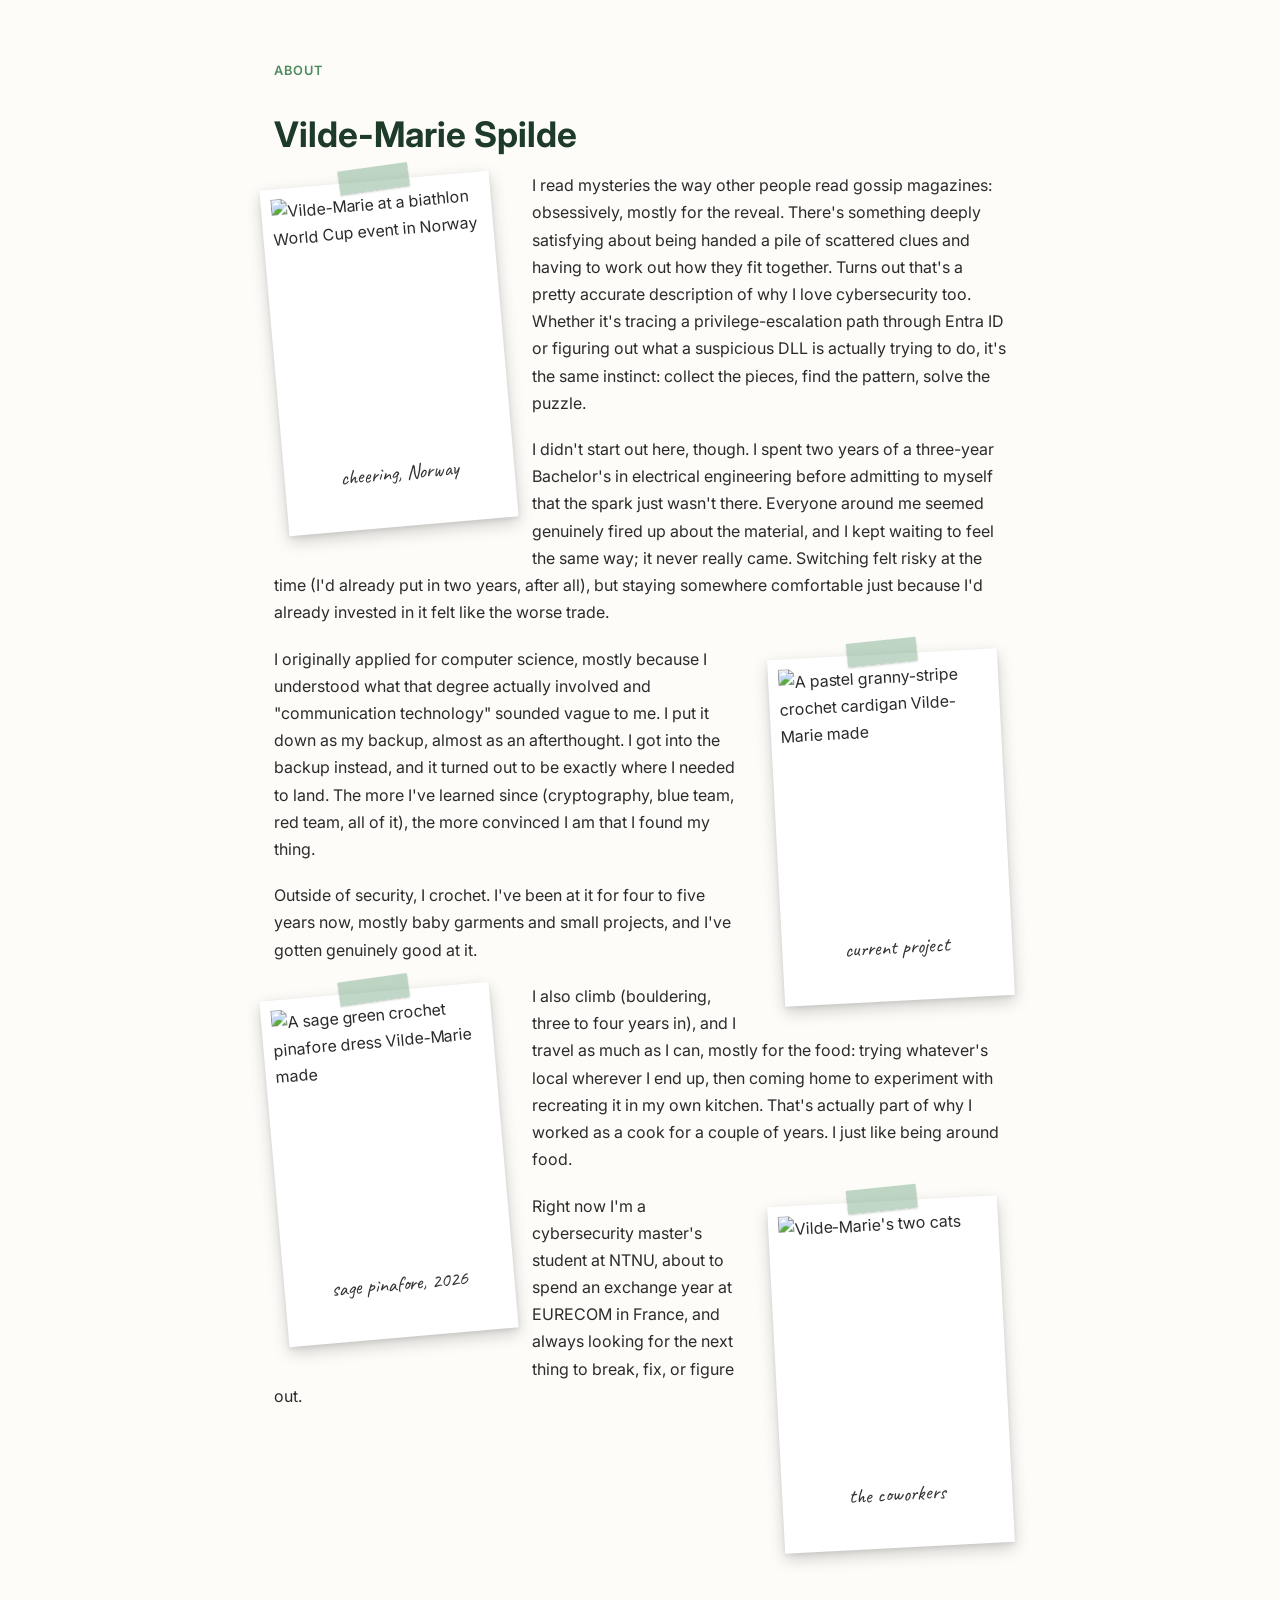
==== aboutme.html @ 7f3bb2dc "making an about me page" ====
<!DOCTYPE html>
<html lang="en">
<head>
<meta charset="UTF-8">
<title>About Me — scrapbook demo</title>
<link rel="preconnect" href="https://fonts.googleapis.com">
<link href="https://fonts.googleapis.com/css2?family=Caveat:wght@600&family=Inter:wght@400;500;700&display=swap" rel="stylesheet">
<style>

  /* ---------- 1. base setup ---------- */

  :root{
    --accent: #4c8c5f;        /* your leafy green */
    --accent-dim: #1e3a28;    /* deep green tint */
    --paper: #fdfcf9;
    --ink: #2b2b2b;
  }

  * { box-sizing: border-box; }

  body{
    margin: 0;
    background: var(--paper);
    color: var(--ink);
    font-family: 'Inter', sans-serif;
    line-height: 1.7;
  }

  .page{
    max-width: 780px;
    margin: 0 auto;
    padding: 60px 24px 120px;
  }

  h1{
    font-family: 'Inter', sans-serif;
    color: var(--accent-dim);
    font-size: 2.2rem;
    margin-bottom: .2em;
  }

  .kicker{
    color: var(--accent);
    font-weight: 600;
    text-transform: uppercase;
    letter-spacing: .08em;
    font-size: .8rem;
    margin-bottom: 1.6em;
  }

  p{ margin: 0 0 1.2em; }

  /* ---------- 2. the polaroid itself ---------- */

  /*
    The "frame" is just a white box with uneven padding:
    thin on the sides/top, thick on the bottom, like a real
    Polaroid print. The shadow + slight rotation is what sells
    the "tossed onto a desk" feeling instead of a stiff grid.
  */

  .polaroid{
    background: #fff;
    padding: 10px 10px 36px;
    box-shadow: 0 6px 16px rgba(0,0,0,.18), 0 2px 4px rgba(0,0,0,.08);
    width: 230px;
    position: relative;
    margin: 8px 0 24px;
  }

  .polaroid img{
    display: block;
    width: 100%;
    height: 260px;
    object-fit: cover;   /* crops to fill the frame instead of squishing */
  }

  .polaroid figcaption{
    font-family: 'Caveat', cursive;
    font-size: 1.3rem;
    text-align: center;
    color: #333;
    margin-top: 6px;
  }

  /*
    A little washi-tape rectangle, purely decorative.
    ::before lets us add it without extra HTML markup.
  */
  .polaroid.taped::before{
    content: "";
    position: absolute;
    top: -14px;
    left: 50%;
    width: 70px;
    height: 24px;
    background: rgba(76,140,95,.35);   /* translucent accent green "tape" */
    transform: translateX(-50%) rotate(-3deg);
    box-shadow: 0 1px 2px rgba(0,0,0,.15);
  }

  /* ---------- 3. scattering left / right ---------- */

  /*
    This is the actual "scrapbook" trick: float the polaroid
    to one side, give it a chunk of margin on the opposite side
    so text doesn't crowd it, and rotate it a few degrees so it
    doesn't look like a rigid grid. Alternate float-left/float-right
    as you go down the page so images scatter across both sides.
  */

  .float-left{
    float: left;
    margin-right: 28px;
    transform: rotate(-5deg);
  }

  .float-right{
    float: right;
    margin-left: 28px;
    transform: rotate(4deg);
  }

  /* small variation so not everything sits at the same angle */
  .rotate-alt{ transform: rotate(-3deg); }

  /* clears the floats before a full-width element, e.g. a new heading */
  .clear{ clear: both; }

  /* ---------- 4. small screens: stop floating, stack instead ---------- */

  @media (max-width: 640px){
    .polaroid{
      float: none !important;
      margin: 0 auto 28px;
      transform: none !important;
    }
  }

</style>
</head>
<body>

<div class="page">

  <div class="kicker">About</div>
  <h1>Vilde-Marie Spilde</h1>

  <!-- ===================== SCRAPBOOK CONTENT STARTS ===================== -->

  <figure class="polaroid float-left taped">
    <img src="assets/biathlon.jpg" alt="Vilde-Marie at a biathlon World Cup event in Norway">
    <figcaption>cheering, Norway</figcaption>
  </figure>

  <p>I read mysteries the way other people read gossip magazines: obsessively, mostly for the reveal. There's something deeply satisfying about being handed a pile of scattered clues and having to work out how they fit together. Turns out that's a pretty accurate description of why I love cybersecurity too. Whether it's tracing a privilege-escalation path through Entra ID or figuring out what a suspicious DLL is actually trying to do, it's the same instinct: collect the pieces, find the pattern, solve the puzzle.</p>

  <p>I didn't start out here, though. I spent two years of a three-year Bachelor's in electrical engineering before admitting to myself that the spark just wasn't there. Everyone around me seemed genuinely fired up about the material, and I kept waiting to feel the same way; it never really came. Switching felt risky at the time (I'd already put in two years, after all), but staying somewhere comfortable just because I'd already invested in it felt like the worse trade.</p>

  <figure class="polaroid float-right taped rotate-alt">
    <img src="assets/cardigan.jpg" alt="A pastel granny-stripe crochet cardigan Vilde-Marie made">
    <figcaption>current project</figcaption>
  </figure>

  <p>I originally applied for computer science, mostly because I understood what that degree actually involved and "communication technology" sounded vague to me. I put it down as my backup, almost as an afterthought. I got into the backup instead, and it turned out to be exactly where I needed to land. The more I've learned since (cryptography, blue team, red team, all of it), the more convinced I am that I found my thing.</p>

  <p>Outside of security, I crochet. I've been at it for four to five years now, mostly baby garments and small projects, and I've gotten genuinely good at it.</p>

  <figure class="polaroid float-left taped">
    <img src="assets/pinafore2.jpg" alt="A sage green crochet pinafore dress Vilde-Marie made">
    <figcaption>sage pinafore, 2026</figcaption>
  </figure>

  <p>I also climb (bouldering, three to four years in), and I travel as much as I can, mostly for the food: trying whatever's local wherever I end up, then coming home to experiment with recreating it in my own kitchen. That's actually part of why I worked as a cook for a couple of years. I just like being around food.</p>

  <figure class="polaroid float-right taped rotate-alt">
    <img src="assets/cats2.jpg" alt="Vilde-Marie's two cats">
    <figcaption>the coworkers</figcaption>
  </figure>

  <p>Right now I'm a cybersecurity master's student at NTNU, about to spend an exchange year at EURECOM in France, and always looking for the next thing to break, fix, or figure out.</p>

  <div class="clear"></div>

  <!-- ===================== SCRAPBOOK CONTENT ENDS ===================== -->

</div>

</body>
</html>
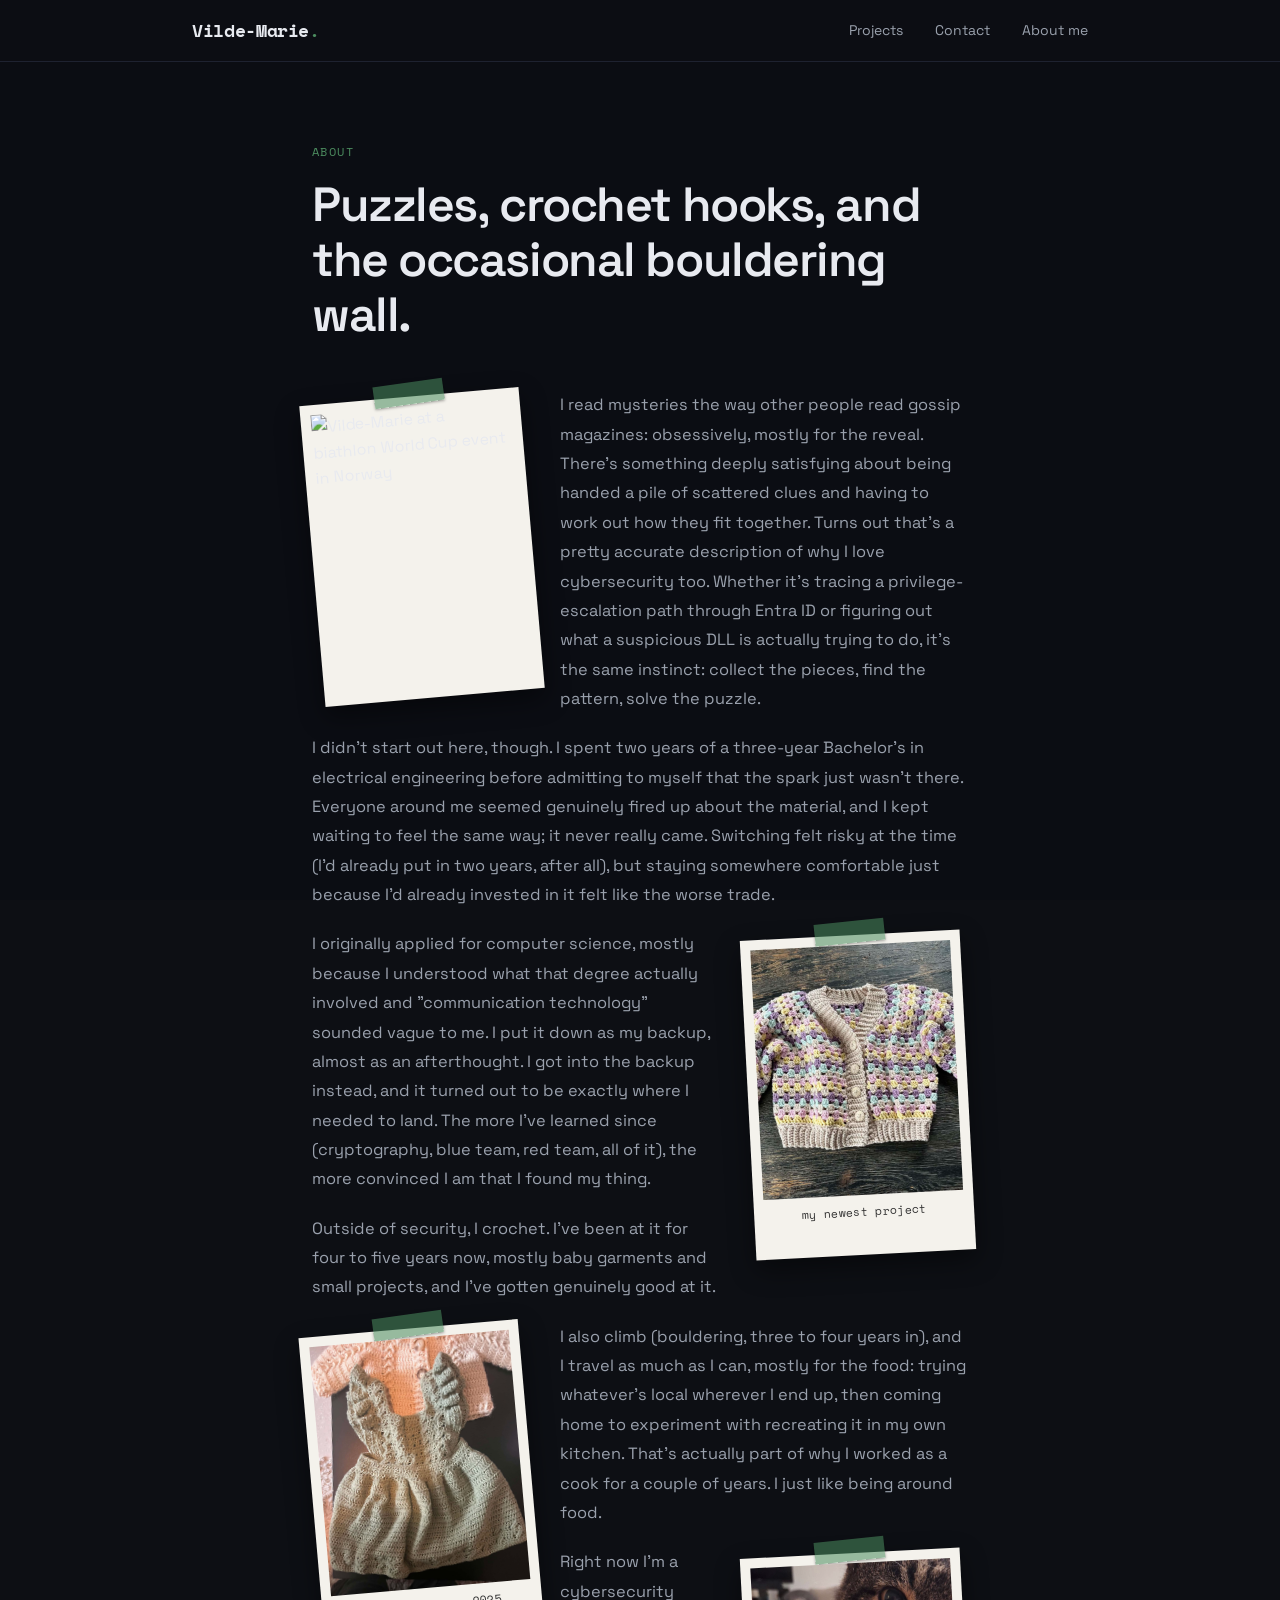
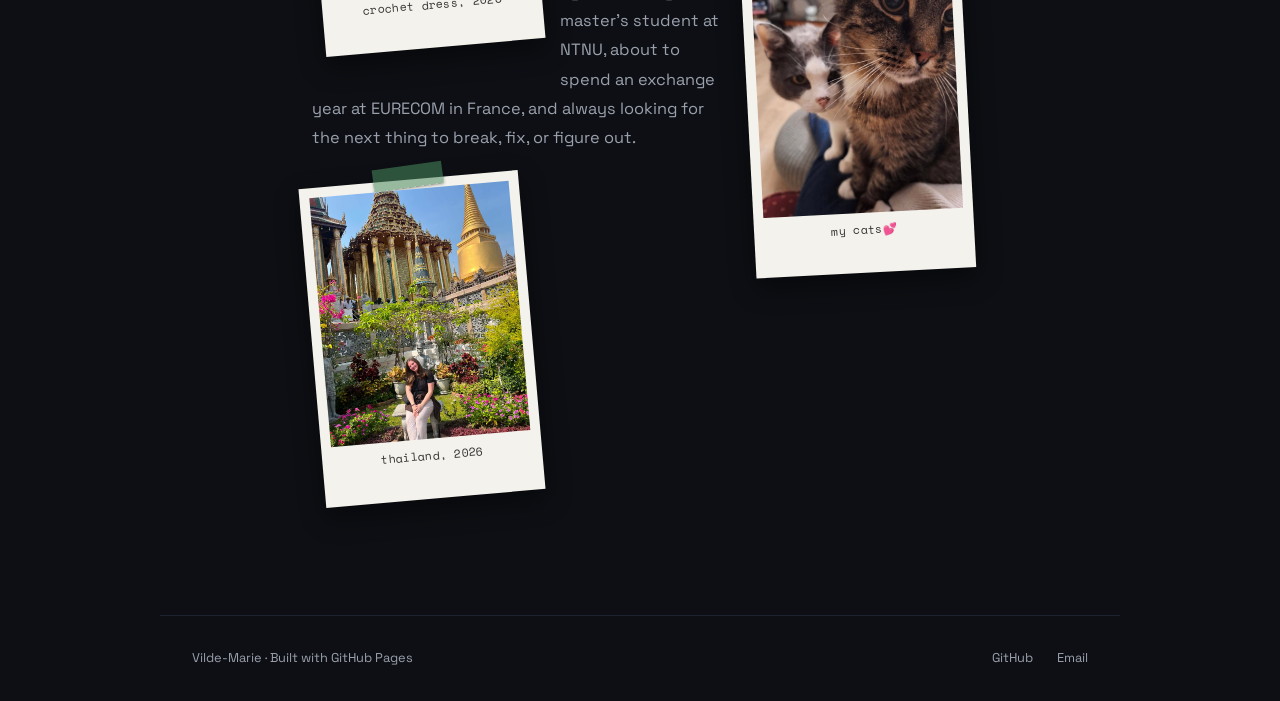
==== commit 040b5691: "some tweaks about me" ====
--- a/aboutme.html
+++ b/aboutme.html
@@ -1,190 +1,101 @@
 <!DOCTYPE html>
 <html lang="en">
 <head>
-<meta charset="UTF-8">
-<title>About Me — scrapbook demo</title>
-<link rel="preconnect" href="https://fonts.googleapis.com">
-<link href="https://fonts.googleapis.com/css2?family=Caveat:wght@600&family=Inter:wght@400;500;700&display=swap" rel="stylesheet">
-<style>
-
-  /* ---------- 1. base setup ---------- */
-
-  :root{
-    --accent: #4c8c5f;        /* your leafy green */
-    --accent-dim: #1e3a28;    /* deep green tint */
-    --paper: #fdfcf9;
-    --ink: #2b2b2b;
-  }
-
-  * { box-sizing: border-box; }
-
-  body{
-    margin: 0;
-    background: var(--paper);
-    color: var(--ink);
-    font-family: 'Inter', sans-serif;
-    line-height: 1.7;
-  }
-
-  .page{
-    max-width: 780px;
-    margin: 0 auto;
-    padding: 60px 24px 120px;
-  }
-
-  h1{
-    font-family: 'Inter', sans-serif;
-    color: var(--accent-dim);
-    font-size: 2.2rem;
-    margin-bottom: .2em;
-  }
-
-  .kicker{
-    color: var(--accent);
-    font-weight: 600;
-    text-transform: uppercase;
-    letter-spacing: .08em;
-    font-size: .8rem;
-    margin-bottom: 1.6em;
-  }
-
-  p{ margin: 0 0 1.2em; }
-
-  /* ---------- 2. the polaroid itself ---------- */
-
-  /*
-    The "frame" is just a white box with uneven padding:
-    thin on the sides/top, thick on the bottom, like a real
-    Polaroid print. The shadow + slight rotation is what sells
-    the "tossed onto a desk" feeling instead of a stiff grid.
-  */
-
-  .polaroid{
-    background: #fff;
-    padding: 10px 10px 36px;
-    box-shadow: 0 6px 16px rgba(0,0,0,.18), 0 2px 4px rgba(0,0,0,.08);
-    width: 230px;
-    position: relative;
-    margin: 8px 0 24px;
-  }
-
-  .polaroid img{
-    display: block;
-    width: 100%;
-    height: 260px;
-    object-fit: cover;   /* crops to fill the frame instead of squishing */
-  }
-
-  .polaroid figcaption{
-    font-family: 'Caveat', cursive;
-    font-size: 1.3rem;
-    text-align: center;
-    color: #333;
-    margin-top: 6px;
-  }
-
-  /*
-    A little washi-tape rectangle, purely decorative.
-    ::before lets us add it without extra HTML markup.
-  */
-  .polaroid.taped::before{
-    content: "";
-    position: absolute;
-    top: -14px;
-    left: 50%;
-    width: 70px;
-    height: 24px;
-    background: rgba(76,140,95,.35);   /* translucent accent green "tape" */
-    transform: translateX(-50%) rotate(-3deg);
-    box-shadow: 0 1px 2px rgba(0,0,0,.15);
-  }
-
-  /* ---------- 3. scattering left / right ---------- */
-
-  /*
-    This is the actual "scrapbook" trick: float the polaroid
-    to one side, give it a chunk of margin on the opposite side
-    so text doesn't crowd it, and rotate it a few degrees so it
-    doesn't look like a rigid grid. Alternate float-left/float-right
-    as you go down the page so images scatter across both sides.
-  */
-
-  .float-left{
-    float: left;
-    margin-right: 28px;
-    transform: rotate(-5deg);
-  }
-
-  .float-right{
-    float: right;
-    margin-left: 28px;
-    transform: rotate(4deg);
-  }
-
-  /* small variation so not everything sits at the same angle */
-  .rotate-alt{ transform: rotate(-3deg); }
-
-  /* clears the floats before a full-width element, e.g. a new heading */
-  .clear{ clear: both; }
-
-  /* ---------- 4. small screens: stop floating, stack instead ---------- */
-
-  @media (max-width: 640px){
-    .polaroid{
-      float: none !important;
-      margin: 0 auto 28px;
-      transform: none !important;
-    }
-  }
-
-</style>
+  <meta charset="UTF-8" />
+  <meta name="viewport" content="width=device-width, initial-scale=1.0" />
+  <title>About — Vilde-Marie</title>
+  <link rel="preconnect" href="https://fonts.googleapis.com">
+  <link rel="preconnect" href="https://fonts.gstatic.com" crossorigin>
+  <link href="https://fonts.googleapis.com/css2?family=Space+Grotesk:wght@300;400;500;600&family=Space+Mono:wght@400;700&display=swap" rel="stylesheet">
+  <link rel="stylesheet" href="assets/css/style.css" />
 </head>
 <body>
+  <canvas id="matrix"></canvas>
 
-<div class="page">
+  <header class="site-header">
+    <div class="header-inner">
+      <a href="index.html" style="text-decoration:none;">
+        <span class="logo">Vilde-Marie<span class="accent">.</span></span>
+      </a>
+      <nav>
+        <a href="index.html#projects">Projects</a>
+        <a href="mailto:vildenia202@gmail.com">Contact</a>
+        <a href="aboutme.html">About me</a>
+      </nav>
+    </div>
+  </header>
 
-  <div class="kicker">About</div>
-  <h1>Vilde-Marie Spilde</h1>
+  <div class="about-hero">
+    <p class="eyebrow">About</p>
+    <h1>Puzzles, crochet hooks, and the occasional bouldering wall.</h1>
+  </div>
 
-  <!-- ===================== SCRAPBOOK CONTENT STARTS ===================== -->
+  <main class="scrapbook-section">
 
-  <figure class="polaroid float-left taped">
-    <img src="assets/biathlon.jpg" alt="Vilde-Marie at a biathlon World Cup event in Norway">
-    <figcaption>cheering, Norway</figcaption>
-  </figure>
+    <figure class="polaroid float-left taped">
+      <img src="assets/images/about/biathlon.jpg" alt="Vilde-Marie at a biathlon World Cup event in Norway">
+      <figcaption></figcaption>
+    </figure>
 
-  <p>I read mysteries the way other people read gossip magazines: obsessively, mostly for the reveal. There's something deeply satisfying about being handed a pile of scattered clues and having to work out how they fit together. Turns out that's a pretty accurate description of why I love cybersecurity too. Whether it's tracing a privilege-escalation path through Entra ID or figuring out what a suspicious DLL is actually trying to do, it's the same instinct: collect the pieces, find the pattern, solve the puzzle.</p>
+    <p>I read mysteries the way other people read gossip magazines: obsessively, mostly for the reveal. There's something deeply 
+        satisfying about being handed a pile of scattered clues and having to work out how they fit together. Turns out that's a 
+        pretty accurate description of why I love cybersecurity too. Whether it's tracing a privilege-escalation path through Entra 
+        ID or figuring out what a suspicious DLL is actually trying to do, it's the same instinct: collect the pieces, find the 
+        pattern, solve the puzzle.</p>
 
-  <p>I didn't start out here, though. I spent two years of a three-year Bachelor's in electrical engineering before admitting to myself that the spark just wasn't there. Everyone around me seemed genuinely fired up about the material, and I kept waiting to feel the same way; it never really came. Switching felt risky at the time (I'd already put in two years, after all), but staying somewhere comfortable just because I'd already invested in it felt like the worse trade.</p>
+    <p>I didn't start out here, though. I spent two years of a three-year Bachelor's in electrical engineering before admitting to 
+        myself that the spark just wasn't there. Everyone around me seemed genuinely fired up about the material, and I kept waiting 
+        to feel the same way; it never really came. Switching felt risky at the time (I'd already put in two years, after all), but 
+        staying somewhere comfortable just because I'd already invested in it felt like the worse trade.</p>
 
-  <figure class="polaroid float-right taped rotate-alt">
-    <img src="assets/cardigan.jpg" alt="A pastel granny-stripe crochet cardigan Vilde-Marie made">
-    <figcaption>current project</figcaption>
-  </figure>
+    <figure class="polaroid float-right taped rotate-alt">
+      <img src="assets/images/AboutMe/hekletcardigen.jpeg" alt="A pastel granny-stripe crochet cardigan Vilde-Marie made">
+      <figcaption>My newest project</figcaption>
+    </figure>
 
-  <p>I originally applied for computer science, mostly because I understood what that degree actually involved and "communication technology" sounded vague to me. I put it down as my backup, almost as an afterthought. I got into the backup instead, and it turned out to be exactly where I needed to land. The more I've learned since (cryptography, blue team, red team, all of it), the more convinced I am that I found my thing.</p>
+    <p>I originally applied for computer science, mostly because I understood what that degree actually involved and "communication technology" 
+        sounded vague to me. I put it down as my backup, almost as an afterthought. I got into the backup instead, and it turned out to be exactly 
+        where I needed to land. The more I've learned since (cryptography, blue team, red team, all of it), the more convinced I am that I found 
+        my thing.</p>
 
-  <p>Outside of security, I crochet. I've been at it for four to five years now, mostly baby garments and small projects, and I've gotten genuinely good at it.</p>
+    <p>Outside of security, I crochet. I've been at it for four to five years now, mostly baby garments and small projects, and I've gotten 
+        genuinely good at it.</p>
 
-  <figure class="polaroid float-left taped">
-    <img src="assets/pinafore2.jpg" alt="A sage green crochet pinafore dress Vilde-Marie made">
-    <figcaption>sage pinafore, 2026</figcaption>
-  </figure>
+    <figure class="polaroid float-left taped">
+      <img src="assets/images/AboutMe/hekletkjole.jpeg" alt="A sage green crochet dress Vilde-Marie made">
+      <figcaption>Crochet dress, 2025</figcaption>
+    </figure>
 
-  <p>I also climb (bouldering, three to four years in), and I travel as much as I can, mostly for the food: trying whatever's local wherever I end up, then coming home to experiment with recreating it in my own kitchen. That's actually part of why I worked as a cook for a couple of years. I just like being around food.</p>
+    <p>I also climb (bouldering, three to four years in), and I travel as much as I can, mostly for the food: trying whatever's local wherever 
+        I end up, then coming home to experiment with recreating it in my own kitchen. That's actually part of why I worked as a cook for a 
+        couple of years. I just like being around food.</p>
 
-  <figure class="polaroid float-right taped rotate-alt">
-    <img src="assets/cats2.jpg" alt="Vilde-Marie's two cats">
-    <figcaption>the coworkers</figcaption>
-  </figure>
+    <figure class="polaroid float-right taped rotate-alt">
+      <img src="assets/images/AboutMe/tiger_og_hjerte.jpeg" alt="Vilde-Marie's two cats">
+      <figcaption>My cats💕</figcaption>
+    </figure>
 
-  <p>Right now I'm a cybersecurity master's student at NTNU, about to spend an exchange year at EURECOM in France, and always looking for the next thing to break, fix, or figure out.</p>
+    <p>Right now I'm a cybersecurity master's student at NTNU, about to spend an exchange year at EURECOM in France, and always looking for 
+        the next thing to break, fix, or figure out.</p>
 
-  <div class="clear"></div>
+    <figure class="polaroid float-left taped">
+      <img src="assets/images/AboutMe/thailand_photo.jpeg" alt="A sage green crochet dress Vilde-Marie made">
+      <figcaption>Thailand, 2026</figcaption>
+    </figure>
 
-  <!-- ===================== SCRAPBOOK CONTENT ENDS ===================== -->
 
-</div>
+    <div class="clear"></div>
 
+  </main>
+
+  <footer class="site-footer">
+    <p>Vilde-Marie · Built with GitHub Pages</p>
+    <div class="footer-links">
+      <a href="https://github.com/VildeMarieS" target="_blank">GitHub</a>
+      <a href="mailto:vildenia202@gmail.com">Email</a>
+    </div>
+  </footer>
+
+  <script src="assets/js/matrix-rain.js" defer></script>
 </body>
 </html>
--- a/assets/css/style.css
+++ b/assets/css/style.css
@@ -0,0 +1,677 @@
+/* ── Tokens ─────────────────────────────────────────── */
+:root {
+  --bg:        #0d0f14;
+  --bg-card:   #13161d;
+  --border:    #1e2230;
+  --text:      #e8eaf0;
+  --muted:     #9aa1ad;   /* lighter — fixes the low-contrast body text */
+  --accent:    #4c8c5f;   /* leafy dark green — new primary */
+  --accent-dim:#1e3a28;   /* deep green tint, for boxes/backgrounds */
+  --accent-2:     #7c6aff; /* violet — now secondary accent */
+  --accent-2-dim: #2e2854;
+  --mono:      'Space Mono', monospace;
+  --sans:      'Space Grotesk', sans-serif;
+}
+
+/* ── Reset ───────────────────────────────────────────── */
+*, *::before, *::after { box-sizing: border-box; margin: 0; padding: 0; }
+html { scroll-behavior: smooth; }
+
+body {
+  background: var(--bg);
+  color: var(--text);
+  font-family: var(--sans);
+  font-size: 1rem;
+  line-height: 1.6;
+  min-height: 100vh;
+}
+
+a { color: inherit; text-decoration: none; }
+
+/* ── Header ─────────────────────────────────────────── */
+.site-header {
+  position: sticky;
+  top: 0;
+  z-index: 10;
+  background: rgba(13, 15, 20, 0.85);
+  backdrop-filter: blur(12px);
+  border-bottom: 1px solid var(--border);
+}
+
+.header-inner {
+  max-width: 960px;
+  margin: 0 auto;
+  padding: 1rem 2rem;
+  display: flex;
+  align-items: center;
+  justify-content: space-between;
+}
+
+.logo {
+  font-family: var(--mono);
+  font-size: 1.1rem;
+  font-weight: 700;
+  letter-spacing: -0.02em;
+}
+
+.accent { color: var(--accent); }
+
+nav { display: flex; gap: 2rem; }
+nav a {
+  font-size: 0.875rem;
+  color: var(--muted);
+  transition: color 0.2s;
+}
+nav a:hover { color: var(--text); }
+
+/* ── Hero ────────────────────────────────────────────── */
+.hero {
+  max-width: 960px;
+  margin: 0 auto;
+  padding: 5rem 2rem 4rem;
+}
+
+.eyebrow {
+  font-family: var(--mono);
+  font-size: 0.75rem;
+  letter-spacing: 0.12em;
+  text-transform: uppercase;
+  color: var(--accent);
+  margin-bottom: 1.25rem;
+}
+
+.hero h1 {
+  font-size: clamp(2.2rem, 5vw, 3.5rem);
+  font-weight: 600;
+  line-height: 1.1;
+  letter-spacing: -0.03em;
+  margin-bottom: 1.25rem;
+}
+
+.hero-sub {
+  font-size: 1.05rem;
+  color: var(--muted);
+  max-width: 480px;
+  line-height: 1.7;
+}
+
+/* ── Projects section ────────────────────────────────── */
+.projects-section {
+  max-width: 960px;
+  margin: 0 auto;
+  padding: 1rem 2rem 6rem;
+}
+
+.section-label {
+  font-family: var(--mono);
+  font-size: 0.75rem;
+  letter-spacing: 0.1em;
+  text-transform: uppercase;
+  color: var(--muted);
+  margin-bottom: 2rem;
+  padding-bottom: 1rem;
+  border-bottom: 1px solid var(--border);
+}
+
+/* ── Project grid ────────────────────────────────────── */
+.project-grid {
+  display: grid;
+  grid-template-columns: repeat(auto-fill, minmax(280px, 1fr));
+  gap: 1.25rem;
+}
+
+.project-card {
+  background: var(--bg-card);
+  border: 1px solid var(--border);
+  border-radius: 12px;
+  padding: 1.75rem;
+  display: flex;
+  flex-direction: column;
+  gap: 1rem;
+  transition: border-color 0.2s, transform 0.2s, box-shadow 0.2s;
+  cursor: pointer;
+  position: relative;
+}
+
+.project-card:hover {
+  border-color: var(--accent);
+  transform: translateY(-3px);
+  box-shadow: 0 8px 32px rgba(124, 106, 255, 0.12);
+}
+
+.project-card--coming {
+  opacity: 0.45;
+  pointer-events: none;
+}
+
+.card-icon {
+  font-size: 2rem;
+  line-height: 1;
+}
+
+.card-icon--cloud {
+  color: #5da9ff;
+  text-shadow: 0 0 10px rgba(93, 169, 255, 0.28);
+}
+
+.card-content { flex: 1; }
+
+.card-tag {
+  font-family: var(--mono);
+  font-size: 0.7rem;
+  letter-spacing: 0.08em;
+  text-transform: uppercase;
+  color: var(--accent);
+  display: block;
+  margin-bottom: 0.5rem;
+}
+
+.card-content h2 {
+  font-size: 1.15rem;
+  font-weight: 600;
+  letter-spacing: -0.02em;
+  margin-bottom: 0.5rem;
+}
+
+.card-content p {
+  font-size: 0.875rem;
+  color: var(--muted);
+  line-height: 1.6;
+}
+
+.card-arrow {
+  font-size: 1.1rem;
+  color: var(--accent);
+  opacity: 0;
+  transition: opacity 0.2s, transform 0.2s;
+  align-self: flex-end;
+}
+
+.project-card:hover .card-arrow {
+  opacity: 1;
+  transform: translateX(3px);
+}
+
+/* ── Footer ─────────────────────────────────────────── */
+.site-footer {
+  border-top: 1px solid var(--border);
+  max-width: 960px;
+  margin: 0 auto;
+  padding: 2rem;
+  display: flex;
+  align-items: center;
+  justify-content: space-between;
+  font-size: 0.8rem;
+  color: var(--muted);
+}
+
+.footer-links { display: flex; gap: 1.5rem; }
+.footer-links a:hover { color: var(--text); }
+
+/* ── Project detail page ────────────────────────────── */
+.back-link {
+  display: inline-flex;
+  align-items: center;
+  gap: 0.4rem;
+  font-family: var(--mono);
+  font-size: 0.8rem;
+  color: var(--muted);
+  padding: 0.5rem 0;
+  transition: color 0.2s;
+}
+.back-link:hover { color: var(--accent); }
+
+.project-hero {
+  max-width: 720px;
+  margin: 0 auto;
+  padding: 3rem 2rem 2rem;
+}
+
+.project-hero .card-tag { font-size: 0.8rem; margin-bottom: 0.75rem; }
+
+.project-hero h1 {
+  font-size: clamp(1.8rem, 4vw, 2.8rem);
+  font-weight: 600;
+  letter-spacing: -0.03em;
+  margin-bottom: 1rem;
+  line-height: 1.15;
+}
+
+.project-hero .lead {
+  font-size: 1.05rem;
+  color: var(--muted);
+  line-height: 1.7;
+}
+
+.project-body {
+  max-width: 720px;
+  margin: 0 auto;
+  padding: 2rem;
+}
+
+.project-body .meta-row {
+  display: flex;
+  gap: 2.5rem;
+  border-top: 1px solid var(--border);
+  border-bottom: 1px solid var(--border);
+  padding: 1.25rem 0;
+  margin-bottom: 2.5rem;
+  flex-wrap: wrap;
+}
+
+.meta-item { display: flex; flex-direction: column; gap: 0.2rem; }
+.meta-item .label {
+  font-family: var(--mono);
+  font-size: 0.68rem;
+  letter-spacing: 0.1em;
+  text-transform: uppercase;
+  color: var(--muted);
+}
+.meta-item .value { font-size: 0.9rem; }
+
+.project-body h2 {
+  font-size: 1.15rem;
+  font-weight: 600;
+  margin: 2rem 0 0.75rem;
+  color: var(--text);
+}
+
+.project-body p {
+  color: var(--muted);
+  line-height: 1.75;
+  margin-bottom: 1rem;
+}
+
+.project-body ul {
+  list-style: none;
+  padding: 0;
+  margin-bottom: 1rem;
+}
+
+.project-body ul li {
+  padding: 0.3rem 0 0.3rem 1.25rem;
+  position: relative;
+  color: var(--muted);
+  font-size: 0.95rem;
+}
+
+.project-body ul li::before {
+  content: '—';
+  position: absolute;
+  left: 0;
+  color: var(--accent);
+}
+
+.tag-row {
+  display: flex;
+  flex-wrap: wrap;
+  gap: 0.5rem;
+  margin-top: 2.5rem;
+}
+
+.tag {
+  font-family: var(--mono);
+  font-size: 0.72rem;
+  padding: 0.3rem 0.75rem;
+  border: 1px solid var(--border);
+  border-radius: 999px;
+  color: var(--muted);
+  background: var(--bg-card);
+}
+
+.project-image {
+  width: 100%;
+  border-radius: 8px;
+  border: 1px solid var(--border);
+  margin: 1.5rem 0;
+  aspect-ratio: 16/9;
+  object-fit: cover;
+  background: var(--bg-card); /* placeholder if no image yet */
+}
+
+.image-placeholder {
+  width: 100%;
+  border-radius: 8px;
+  border: 1px solid var(--border);
+  margin: 1.5rem 0;
+  aspect-ratio: 16/9;
+  background: var(--bg-card);
+  display: flex;
+  align-items: center;
+  justify-content: center;
+  color: var(--muted);
+  font-family: var(--mono);
+  font-size: 0.8rem;
+}
+
+/* ── Responsive ─────────────────────────────────────── */
+@media (max-width: 600px) {
+  .header-inner { padding: 1rem; }
+  .hero { padding: 3rem 1rem 2.5rem; }
+  .projects-section { padding: 1rem 1rem 4rem; }
+  .project-grid { grid-template-columns: 1fr; }
+  .site-footer { flex-direction: column; gap: 1rem; text-align: center; }
+  .project-hero, .project-body { padding-left: 1rem; padding-right: 1rem; }
+}
+
+/* -- My own ----*/
+.side-by-side {
+  display: flex;
+  gap: 16px;
+  justify-content: center;
+  flex-wrap: wrap;
+}
+
+.side-by-side img {
+  max-width: 48%;
+  height: auto;
+  border-radius: 6px;
+}
+
+.reflection {
+  background-color: var(--accent-dim);
+  border: 1px solid var(--accent);
+  border-radius: 8px;
+  padding: 20px 24px;
+  margin: 24px 0;
+  color: var(--text);
+}
+
+.reflection p {
+  margin: 0;
+  font-family: var(--sans);
+}
+
+.reflection p + p {
+  margin-top: 12px;
+}
+
+.screenshot {
+  width: 100%;
+  height: auto;
+  border-radius: 8px;
+  border: 1px solid var(--border);
+  margin: 1.5rem 0;
+}
+
+#matrix {
+    position: fixed;
+    inset: 0;
+    width: 100%;
+    height: 100%;
+    pointer-events: none;
+    z-index: 0;
+}
+
+.site-header,
+.hero,
+.projects-section,
+.site-footer {
+    position: relative;
+    z-index: 1;
+}
+
+.intro-container {
+  display: flex;
+  align-items: center;
+  justify-content: space-between;
+  gap: 40px;
+  max-width: 960px;
+  margin: 0 auto;
+  padding: 5rem 2rem 4rem;
+}
+
+.profile-photo {
+  width: 220px;
+  height: 220px;
+  border-radius: 50%;   /* this is what makes it circular */
+  object-fit: cover;    /* crops the image nicely instead of stretching it */
+  border: 2px solid #4c8c5f; /* optional violet ring to match your theme */
+  flex-shrink: 0;
+}
+
+table {
+  width: 100%;
+  border-collapse: collapse;
+  margin: 1.5rem 0;
+  font-family: 'Space Mono', monospace;
+  font-size: 0.95rem;
+}
+
+th, td {
+  padding: 0.75rem 1rem;
+  text-align: left;
+  border-bottom: 1px solid rgba(255, 255, 255, 0.1);
+}
+
+/* header row */
+tr:first-child th {
+  background-color: rgba(46, 125, 50, 0.15); /* subtle green tint */
+  color: #6fcf97; /* your leafy green accent */
+  font-family: 'Space Grotesk', sans-serif;
+  font-weight: 600;
+  text-transform: uppercase;
+  font-size: 0.8rem;
+  letter-spacing: 0.05em;
+  border-bottom: 2px solid #6fcf97;
+}
+
+/* row labels (the dll names) */
+tr:not(:first-child) th {
+  color: #e0e0e0;
+  font-weight: 600;
+  white-space: nowrap;
+}
+
+td {
+  color: #b8b8b8;
+}
+
+/* zebra striping, optional */
+tr:nth-child(even):not(:first-child) {
+  background-color: rgba(255, 255, 255, 0.02);
+}
+
+/* remove border on last row */
+tr:last-child th,
+tr:last-child td {
+  border-bottom: none;
+}
+
+code {
+    font-family: 'Space Mono', monospace;
+    background: var(--code-bg);
+    color: var(--accent);
+    padding: 0.15em 0.4em;
+    border-radius: 3px;
+    font-size: 0.88em;
+  }
+ 
+  pre {
+    background: var(--code-bg);
+    border: 1px solid var(--border);
+    border-left: 3px solid var(--accent);
+    border-radius: 6px;
+    padding: 1.1rem 1.25rem;
+    overflow-x: auto;
+    margin: 1.25rem 0;
+  }
+ 
+  pre code {
+    background: none;
+    color: #d7d7cf;
+    padding: 0;
+    font-size: 0.85rem;
+    line-height: 1.6;
+  }
+
+  .card-icon-img {
+  width: 1.5em;
+  height: 1.5em;
+  object-fit: contain;
+}
+
+.card-icon-edited {
+  font-size: 2rem;
+  line-height: 1;
+  margin-bottom: 0;
+}
+
+.reflection-toggle {
+  border: 1px solid #2d5a3f;
+  border-radius: 8px;
+  padding: 0.9rem 1.25rem;
+  margin: 2rem 0;
+  background: #0f1f16;
+  transition: background 0.2s ease;
+}
+.reflection-toggle:hover {
+  background: #142a1d;
+}
+.reflection-toggle summary {
+  cursor: pointer;
+  font-weight: 600;
+  color: #4ade80;
+  font-family: 'Space Grotesk', sans-serif;
+  list-style: none;
+  display: flex;
+  align-items: center;
+  gap: 0.5rem;
+}
+.reflection-toggle summary::-webkit-details-marker {
+  display: none;
+}
+.reflection-toggle summary::before {
+  content: "▸";
+  display: inline-block;
+  transition: transform 0.2s ease;
+  color: #8b5cf6;
+}
+.reflection-toggle[open] summary::before {
+  transform: rotate(90deg);
+}
+.reflection-toggle[open] summary {
+  margin-bottom: 0.9rem;
+  padding-bottom: 0.75rem;
+  border-bottom: 1px solid #2d5a3f;
+}
+.reflection-content p {
+  font-family: 'Space Mono', monospace;
+  line-height: 1.75;
+  color: #eafbf1;
+  margin: 0 0 1rem 0;
+  font-size: 0.95rem;
+}
+.reflection-content p:last-child {
+  margin-bottom: 0;
+}
+.reflection-content em {
+  color: #c4b5fd;
+  font-style: italic;
+}
+
+/* ============================================================
+   SCRAPBOOK / ABOUT ME ADDITIONS
+   Paste this block onto the end of your existing style.css.
+   Reuses your existing tokens (--accent, --muted, --text, etc.)
+   so it matches the rest of the site automatically.
+   ============================================================ */
+
+.about-hero {
+  max-width: 720px;
+  margin: 0 auto;
+  padding: 5rem 2rem 2rem;
+  position: relative;
+  z-index: 1;
+}
+
+.about-hero .eyebrow { margin-bottom: 1rem; }
+
+.about-hero h1 {
+  font-size: clamp(2rem, 4.5vw, 3rem);
+  font-weight: 600;
+  letter-spacing: -0.03em;
+  line-height: 1.15;
+}
+
+.scrapbook-section {
+  max-width: 720px;
+  margin: 0 auto;
+  padding: 1rem 2rem 6rem;
+  position: relative;
+  z-index: 1;
+}
+
+.scrapbook-section p {
+  color: var(--muted);
+  line-height: 1.8;
+  margin-bottom: 1.25rem;
+  font-size: 1.02rem;
+}
+
+/* ── the polaroid frame ──────────────────────────────── */
+
+.polaroid {
+  background: #f4f2ec;              /* warm off-white paper, not stark white */
+  padding: 10px 10px 34px;
+  box-shadow: 0 10px 26px rgba(0, 0, 0, .45);
+  width: 220px;
+  position: relative;
+}
+
+.polaroid img {
+  display: block;
+  width: 100%;
+  height: 250px;
+  object-fit: cover;
+  filter: saturate(0.92);           /* keeps bright vacation photos from clashing with the dark theme */
+}
+
+.polaroid figcaption {
+  font-family: var(--mono);
+  font-size: 0.72rem;
+  letter-spacing: 0.03em;
+  text-align: center;
+  color: #333;
+  margin-top: 8px;
+  text-transform: lowercase;
+}
+
+/* translucent "tape" strip pinning the photo down, in your accent green */
+.polaroid.taped::before {
+  content: "";
+  position: absolute;
+  top: -14px;
+  left: 50%;
+  width: 70px;
+  height: 22px;
+  background: rgba(76, 140, 95, 0.55);
+  transform: translateX(-50%) rotate(-3deg);
+  box-shadow: 0 1px 3px rgba(0, 0, 0, .35);
+}
+
+/* ── scattering left / right ─────────────────────────── */
+
+.float-left {
+  float: left;
+  margin: 6px 28px 20px 0;
+  transform: rotate(-5deg);
+}
+
+.float-right {
+  float: right;
+  margin: 6px 0 20px 28px;
+  transform: rotate(4deg);
+}
+
+.rotate-alt { transform: rotate(-3deg); }
+
+.clear { clear: both; }
+
+@media (max-width: 640px) {
+  .polaroid {
+    float: none !important;
+    margin: 0 auto 28px !important;
+    transform: none !important;
+  }
+}
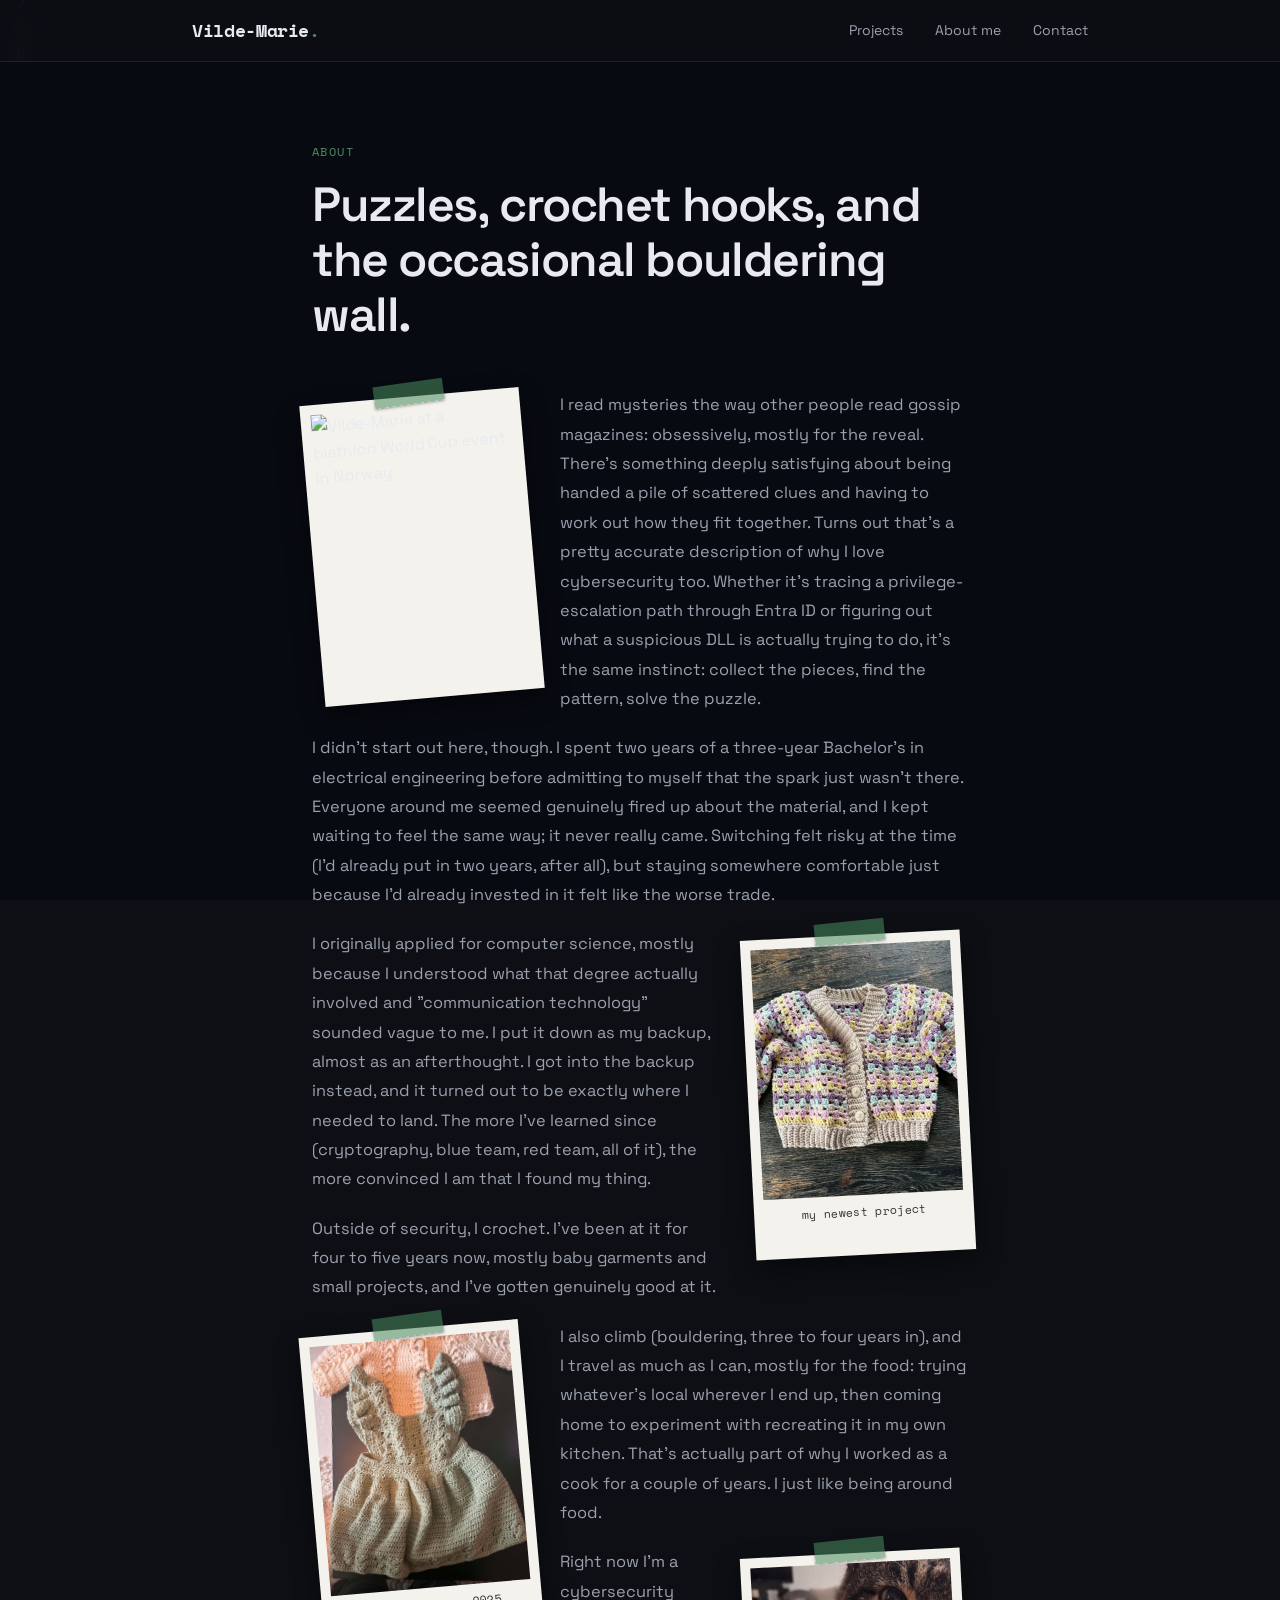
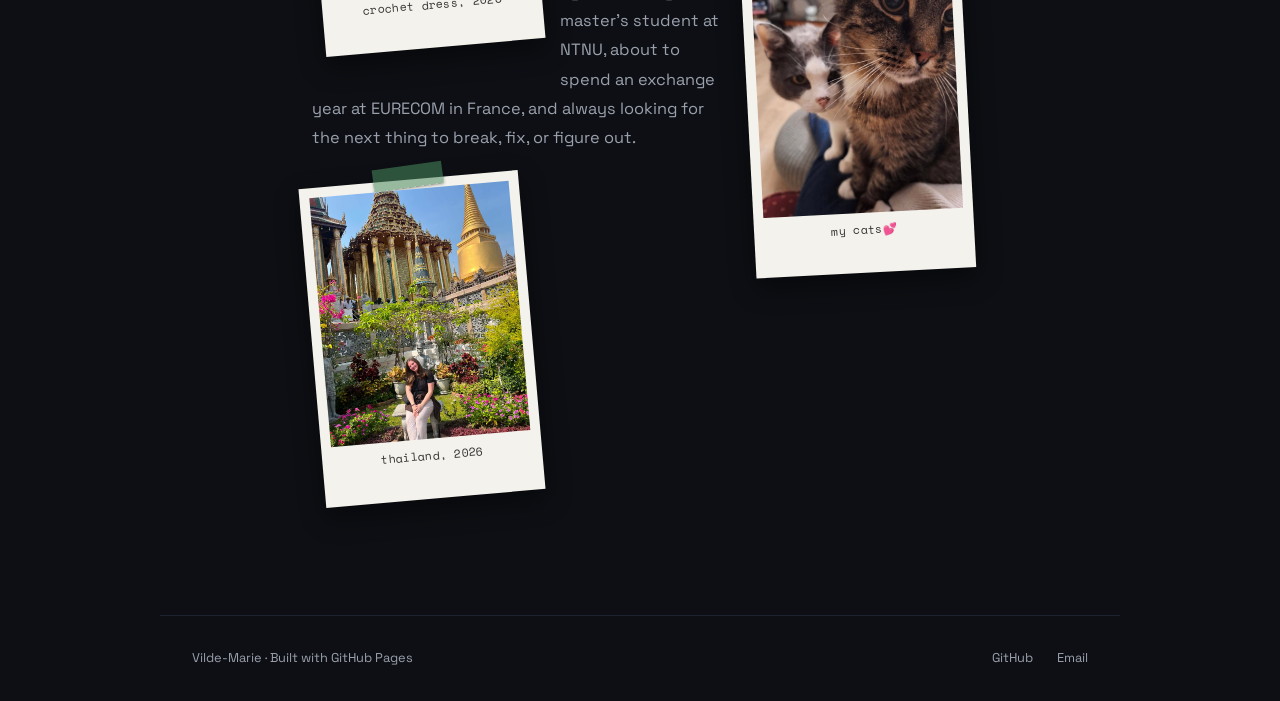
==== commit 1e07243d: "added the about me tag to the other pages" ====
--- a/aboutme.html
+++ b/aboutme.html
@@ -19,8 +19,8 @@
       </a>
       <nav>
         <a href="index.html#projects">Projects</a>
+        <a href="aboutme.html">About me</a>
         <a href="mailto:vildenia202@gmail.com">Contact</a>
-        <a href="aboutme.html">About me</a>
       </nav>
     </div>
   </header>
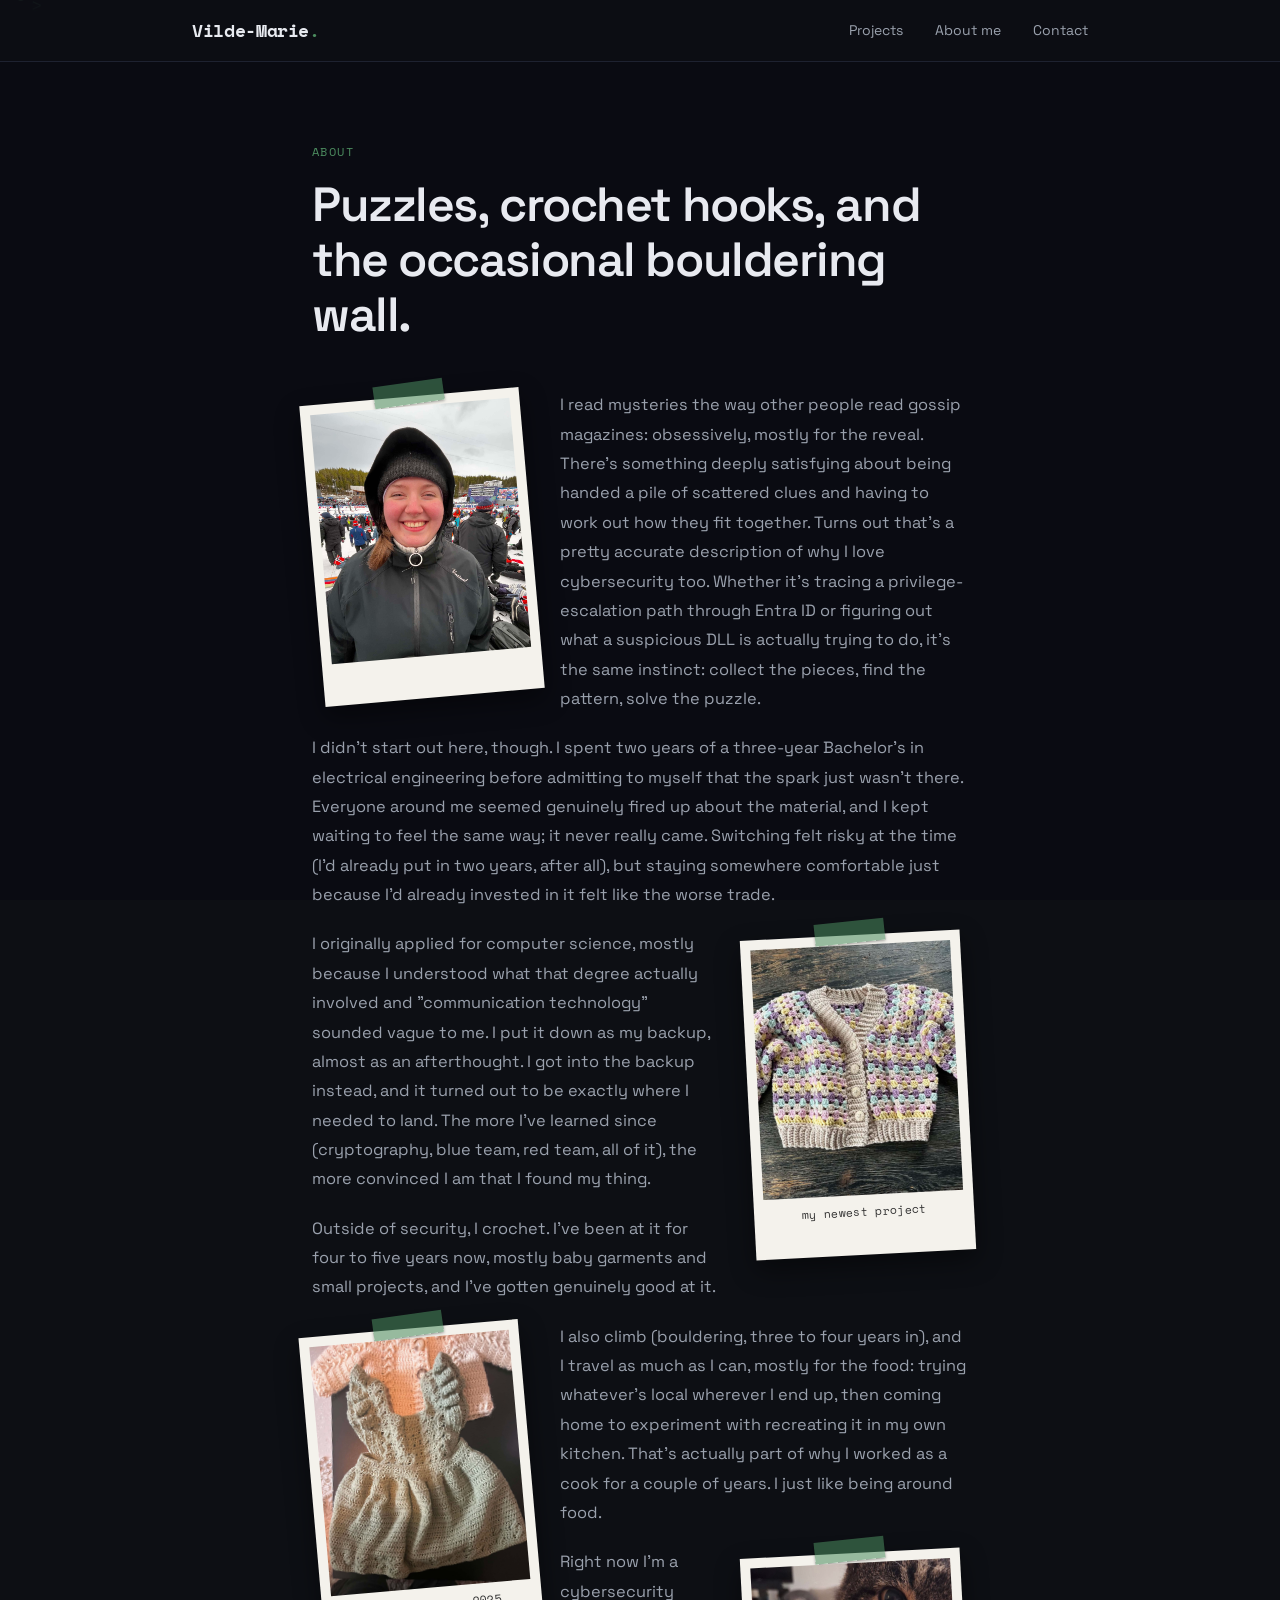
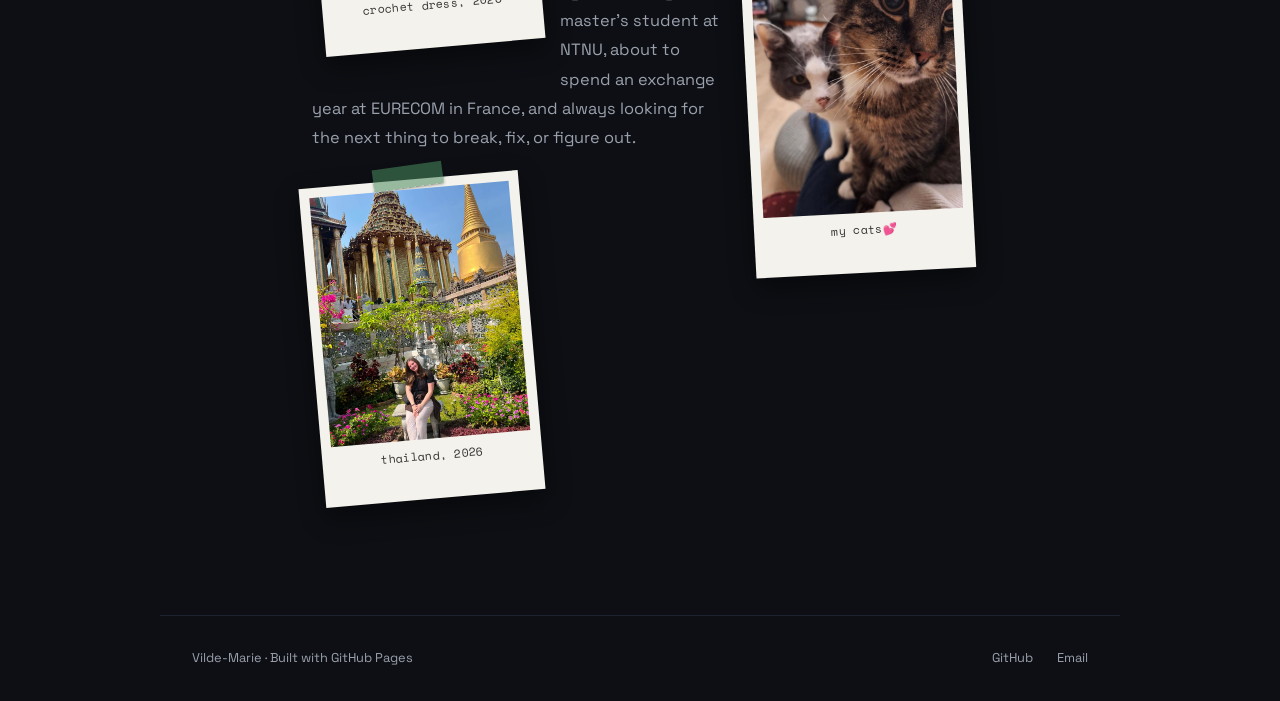
==== commit 00b9a880: "fixing photo ref" ====
--- a/aboutme.html
+++ b/aboutme.html
@@ -33,7 +33,7 @@
   <main class="scrapbook-section">
 
     <figure class="polaroid float-left taped">
-      <img src="assets/images/about/biathlon.jpg" alt="Vilde-Marie at a biathlon World Cup event in Norway">
+      <img src="assets/images/AboutMe/candid_photo.jpeg" alt="Vilde-Marie at a biathlon World Cup event in Norway">
       <figcaption></figcaption>
     </figure>
 
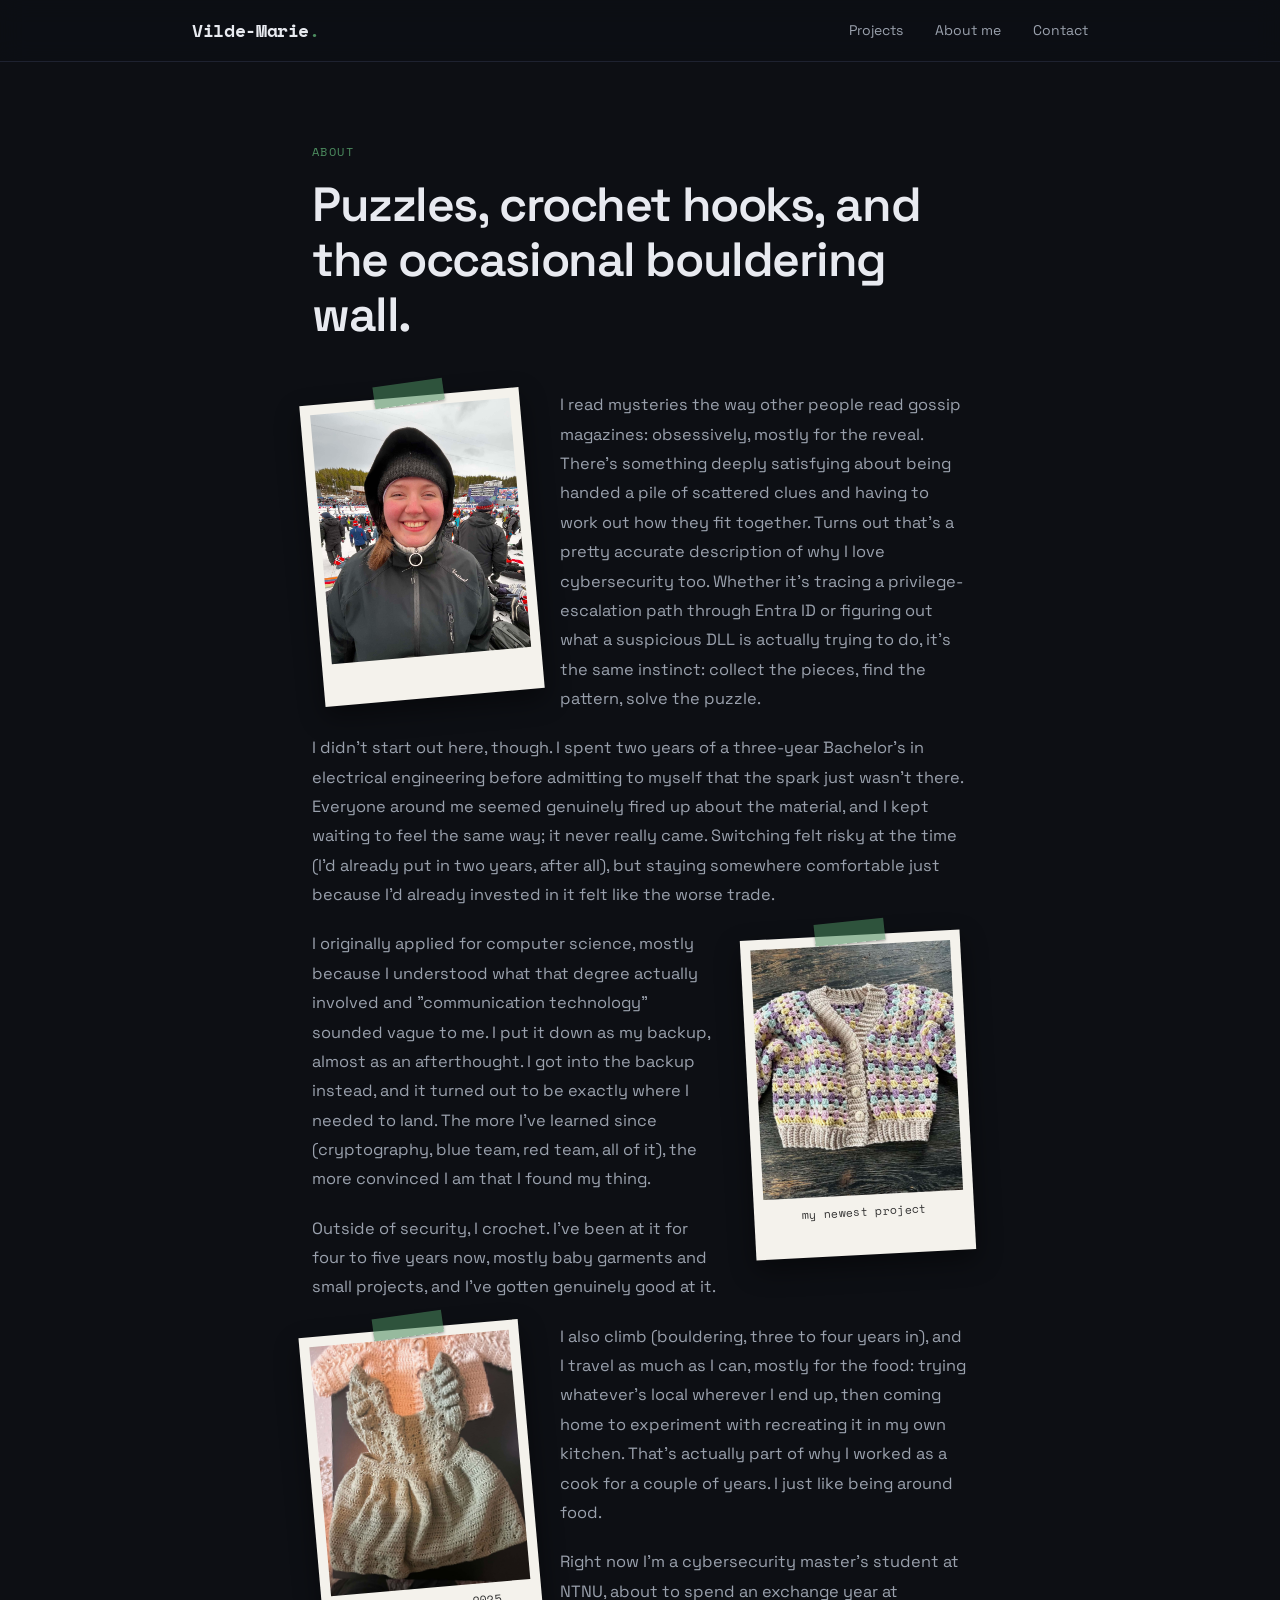
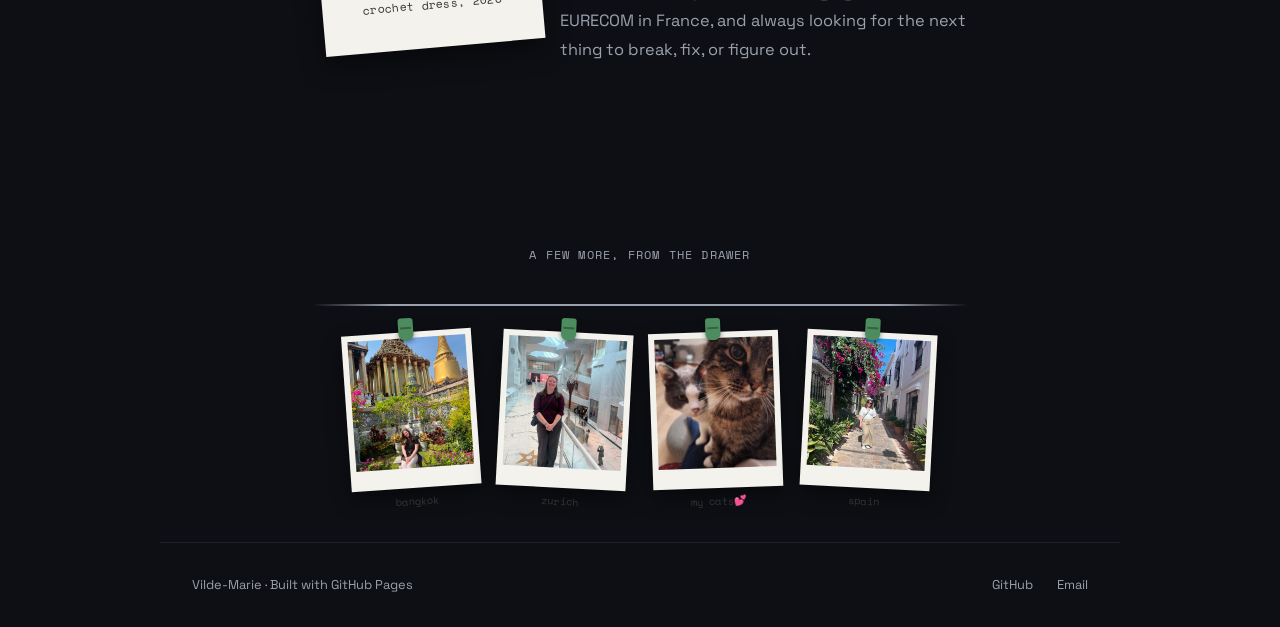
==== commit 78af8c7b: "some more edits about me" ====
--- a/aboutme.html
+++ b/aboutme.html
@@ -66,27 +66,63 @@
       <figcaption>Crochet dress, 2025</figcaption>
     </figure>
 
-    <p>I also climb (bouldering, three to four years in), and I travel as much as I can, mostly for the food: trying whatever's local wherever 
-        I end up, then coming home to experiment with recreating it in my own kitchen. That's actually part of why I worked as a cook for a 
-        couple of years. I just like being around food.</p>
-
-    <figure class="polaroid float-right taped rotate-alt">
-      <img src="assets/images/AboutMe/tiger_og_hjerte.jpeg" alt="Vilde-Marie's two cats">
-      <figcaption>My cats💕</figcaption>
-    </figure>
+    <p>
+      I also climb (bouldering, three to four years in), and I travel as much as I can, mostly for the food: trying whatever's local wherever 
+      I end up, then coming home to experiment with recreating it in my own kitchen. That's actually part of why I worked as a cook for a 
+      couple of years. I just like being around food.
+    </p>
 
     <p>Right now I'm a cybersecurity master's student at NTNU, about to spend an exchange year at EURECOM in France, and always looking for 
-        the next thing to break, fix, or figure out.</p>
-
-    <figure class="polaroid float-left taped">
-      <img src="assets/images/AboutMe/thailand_photo.jpeg" alt="A sage green crochet dress Vilde-Marie made">
-      <figcaption>Thailand, 2026</figcaption>
-    </figure>
+        the next thing to break, fix, or figure out.
+      </p>
 
 
     <div class="clear"></div>
 
   </main>
+
+  <div class="photo-line-wrap">
+    <p class="photo-line-heading">A few more, from the drawer</p>
+    <div class="photo-line">
+      <div class="photo-line-row">
+ 
+        <figure class="hanging-photo">
+          <div class="clip"></div>
+          <div class="polaroid-mini">
+            <img src="assets/images/AboutMe/thailand_photo.jpeg" alt="Vilde-Marie at the Grand Palace in Bangkok, Thailand">
+          </div>
+          <figcaption>Bangkok</figcaption>
+        </figure>
+ 
+        <figure class="hanging-photo">
+          <div class="clip"></div>
+          <div class="polaroid-mini">
+            <img src="assets/images/AboutMe/zurich.jpeg" alt="Vilde-Marie at the Lindt chocolate museum in Zurich">
+          </div>
+          <figcaption>zurich</figcaption>
+        </figure>
+ 
+        <figure class="hanging-photo">
+          <div class="clip"></div>
+          <div class="polaroid-mini">
+            <img src="assets/images/AboutMe/tiger_og_hjerte.jpeg" alt="My cats">
+          </div>
+          <figcaption>My cats💕</figcaption>
+        </figure>
+ 
+        <figure class="hanging-photo">
+          <div class="clip"></div>
+          <div class="polaroid-mini">
+            <img src="assets/images/AboutMe/spain.jpeg" alt="Vilde-Marie in a flower-covered alley in Spain">
+          </div>
+          <figcaption>Spain</figcaption>
+        </figure>
+ 
+      </div>
+    </div>
+  </div>
+
+
 
   <footer class="site-footer">
     <p>Vilde-Marie · Built with GitHub Pages</p>
--- a/assets/css/style.css
+++ b/assets/css/style.css
@@ -674,4 +674,111 @@
     margin: 0 auto 28px !important;
     transform: none !important;
   }
+}
+
+
+.photo-line-wrap {
+  max-width: 720px;
+  margin: 4rem auto 2rem;
+  padding: 0 2rem;
+  position: relative;
+  z-index: 1;
+}
+ 
+.photo-line-heading {
+  font-family: var(--mono);
+  font-size: 0.75rem;
+  letter-spacing: 0.1em;
+  text-transform: uppercase;
+  color: var(--muted);
+  text-align: center;
+  margin-bottom: 2.5rem;
+}
+ 
+.photo-line {
+  position: relative;
+  padding-top: 30px;
+}
+ 
+/* the "string" itself, fading out at both ends */
+.photo-line::before {
+  content: "";
+  position: absolute;
+  top: 0;
+  left: 0;
+  right: 0;
+  height: 2px;
+  background: linear-gradient(to right, transparent, var(--muted) 12%, var(--muted) 88%, transparent);
+}
+ 
+.photo-line-row {
+  display: flex;
+  flex-wrap: wrap;
+  justify-content: center;
+  align-items: flex-start;
+  gap: 36px 22px;
+}
+ 
+.hanging-photo {
+  width: 130px;
+  position: relative;
+  margin-top: -2px; /* pulls the clip up so it overlaps the string */
+}
+ 
+/* the little clothespin pinning the photo to the string */
+.hanging-photo .clip {
+  position: absolute;
+  top: -14px;
+  left: 50%;
+  transform: translateX(-50%);
+  width: 15px;
+  height: 22px;
+  background: var(--accent);
+  border-radius: 3px 3px 6px 6px;
+  box-shadow: 0 2px 5px rgba(0, 0, 0, .45);
+  z-index: 2;
+}
+ 
+.hanging-photo .clip::after {
+  content: "";
+  position: absolute;
+  top: 9px;
+  left: 2px;
+  right: 2px;
+  height: 2px;
+  background: rgba(0, 0, 0, .3);
+}
+ 
+.hanging-photo .polaroid-mini {
+  background: #f4f2ec;
+  padding: 6px 6px 20px;
+  box-shadow: 0 8px 20px rgba(0, 0, 0, .45);
+}
+ 
+.hanging-photo .polaroid-mini img {
+  display: block;
+  width: 100%;
+  height: 130px;
+  object-fit: cover;
+  filter: saturate(0.92);
+}
+ 
+.hanging-photo figcaption {
+  font-family: var(--mono);
+  font-size: 0.65rem;
+  letter-spacing: 0.02em;
+  text-align: center;
+  color: #333;
+  margin-top: 5px;
+  text-transform: lowercase;
+}
+ 
+/* alternating tilt so the row doesn't look like a rigid grid */
+.hanging-photo:nth-child(odd)  { transform: rotate(-4deg); }
+.hanging-photo:nth-child(even) { transform: rotate(3deg); }
+.hanging-photo:nth-child(3n)   { transform: rotate(-2deg); }
+ 
+@media (max-width: 640px) {
+  .hanging-photo { width: 105px; }
+  .hanging-photo .polaroid-mini img { height: 105px; }
 }
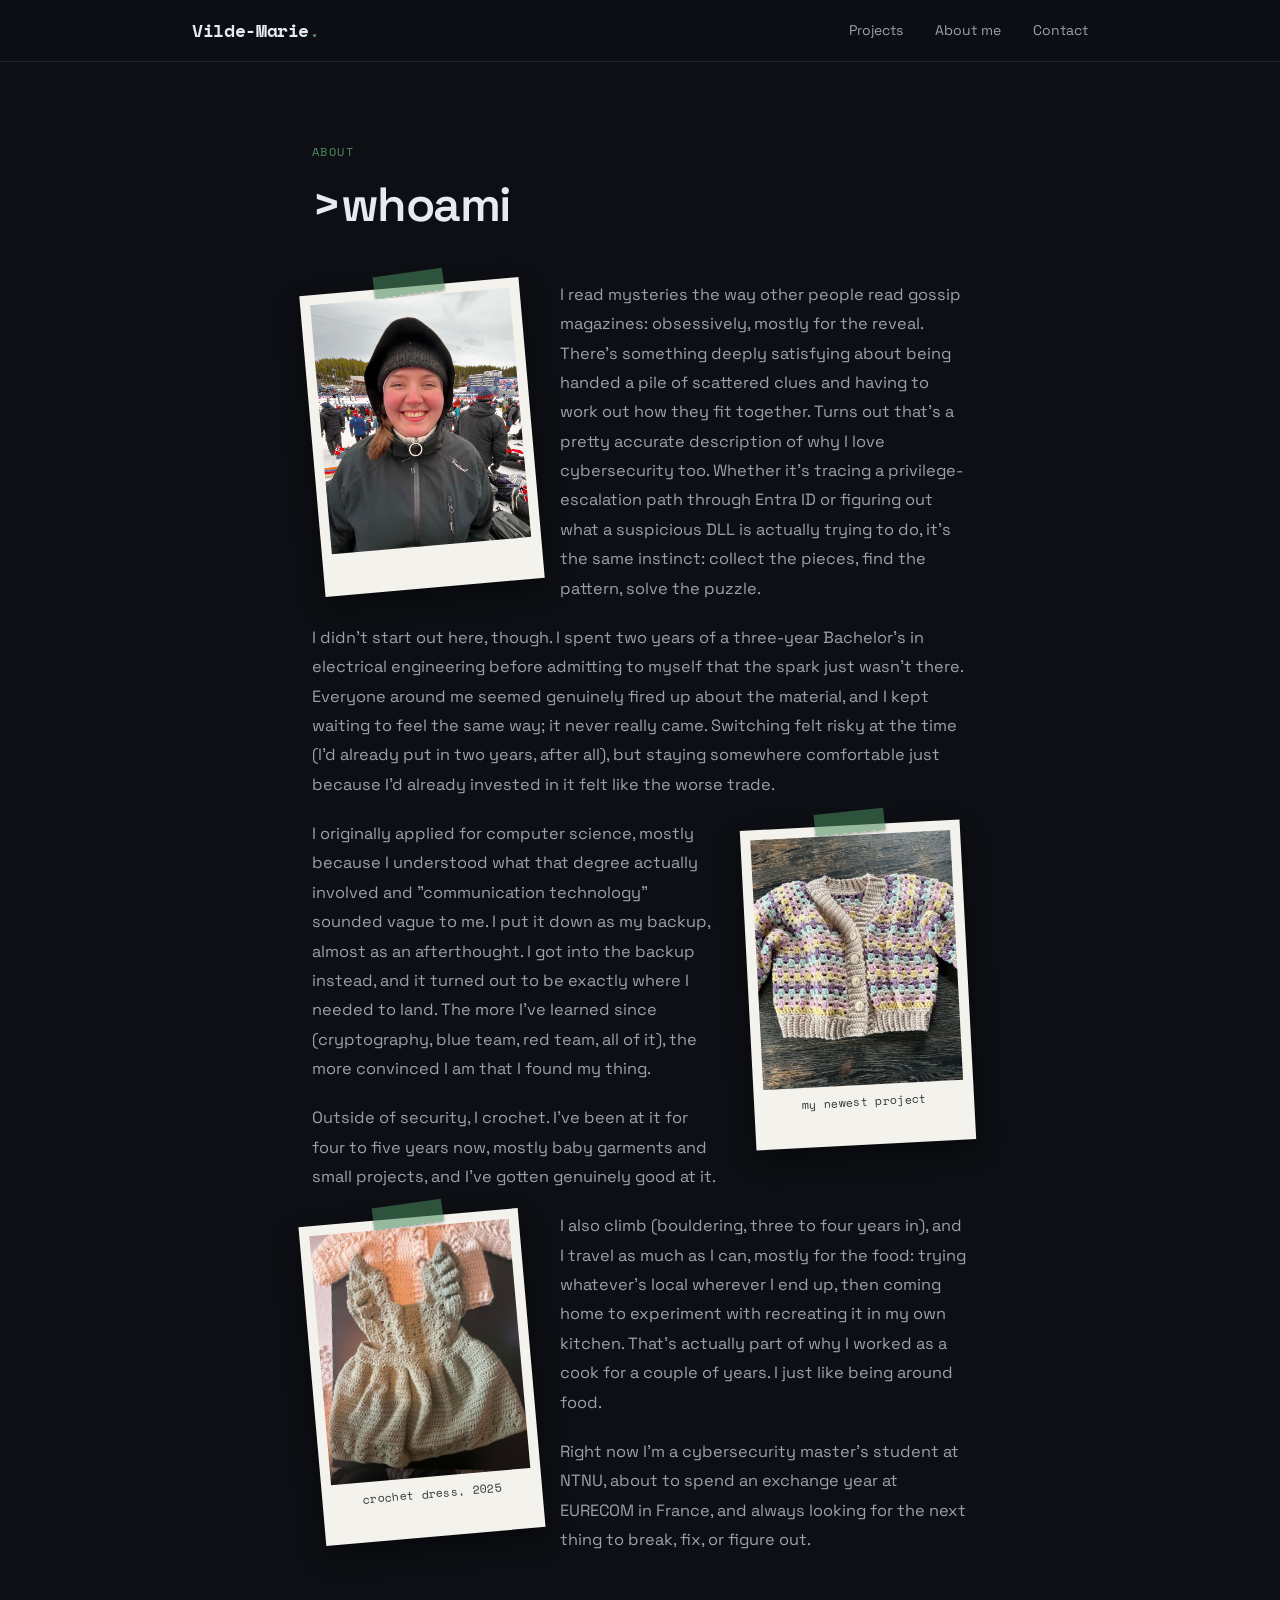
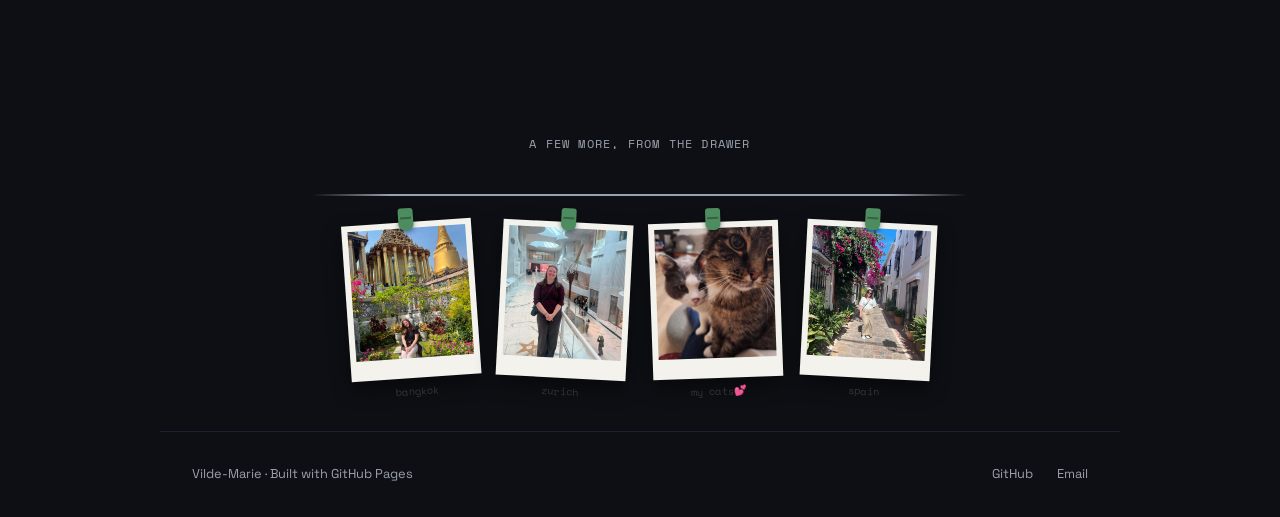
==== commit aa5ff10a: "changed title" ====
--- a/aboutme.html
+++ b/aboutme.html
@@ -27,7 +27,7 @@
 
   <div class="about-hero">
     <p class="eyebrow">About</p>
-    <h1>Puzzles, crochet hooks, and the occasional bouldering wall.</h1>
+    <h1>&gt;whoami</h1>
   </div>
 
   <main class="scrapbook-section">
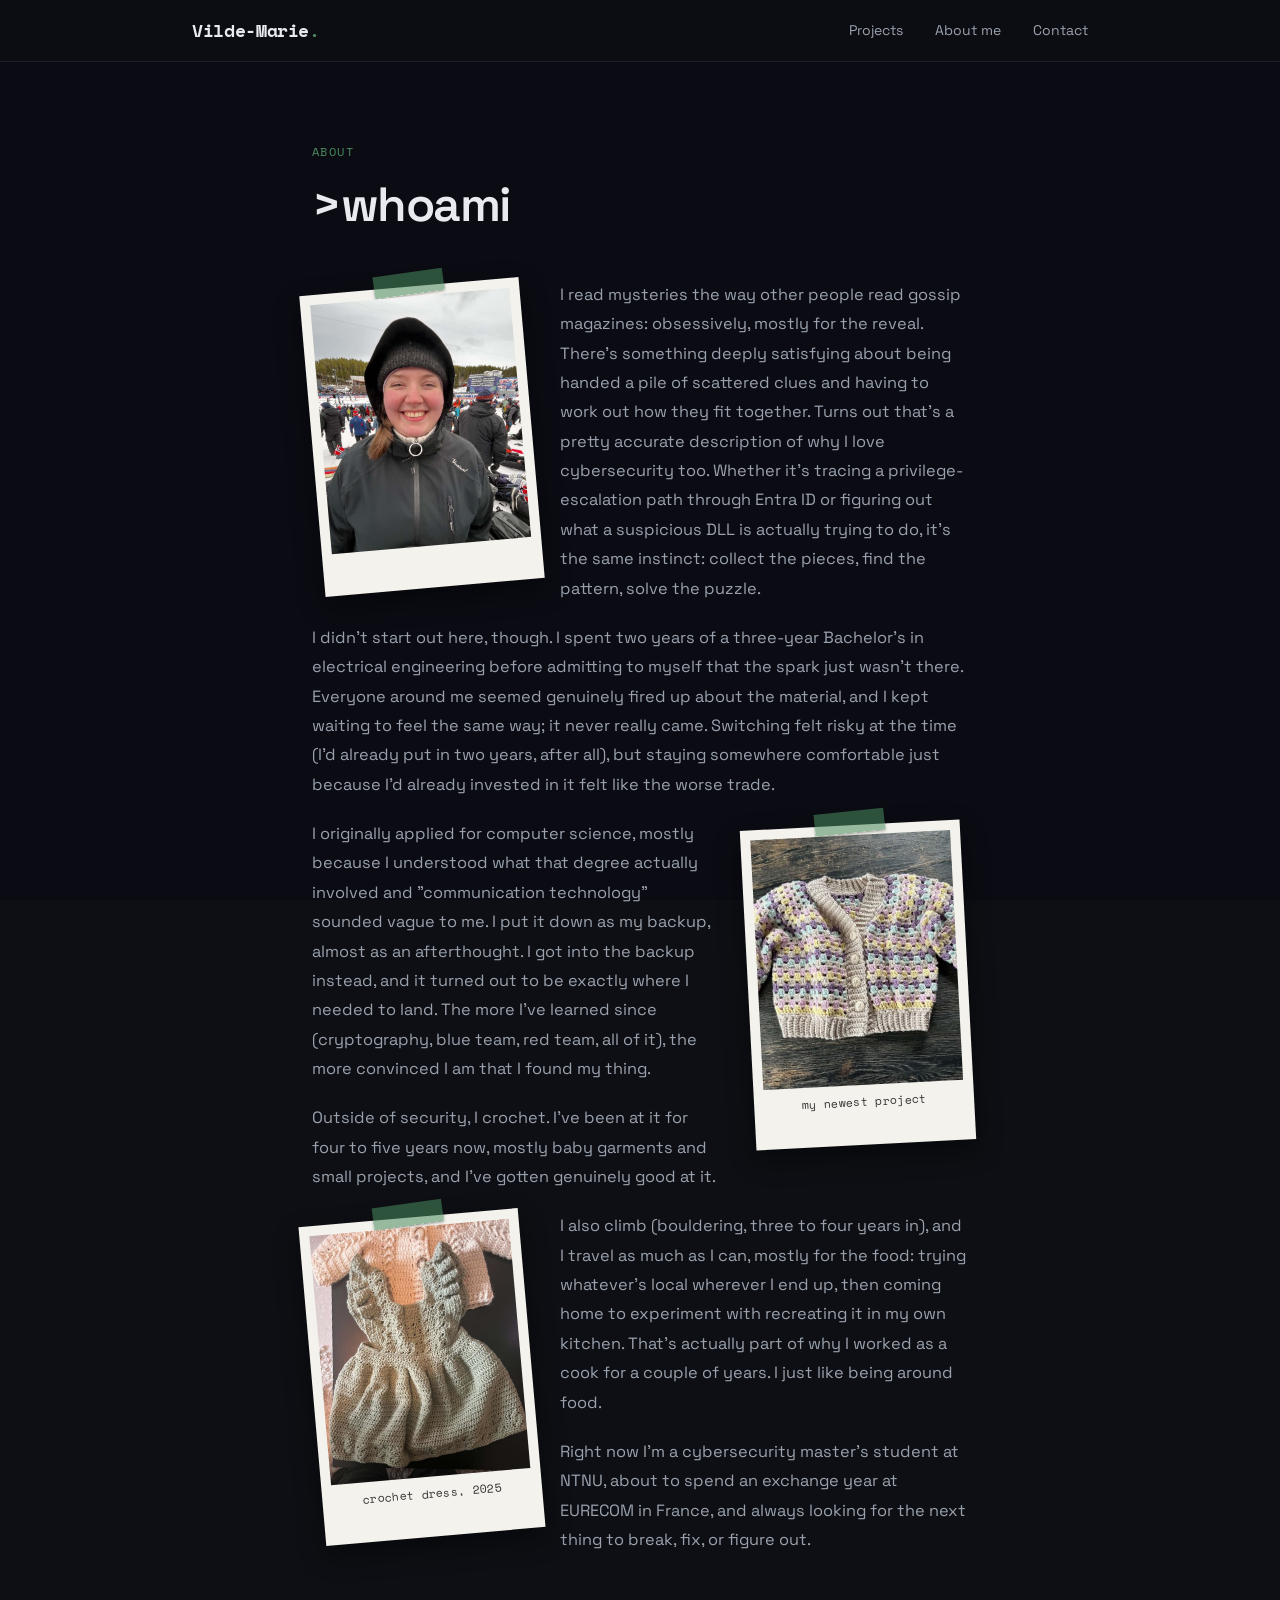
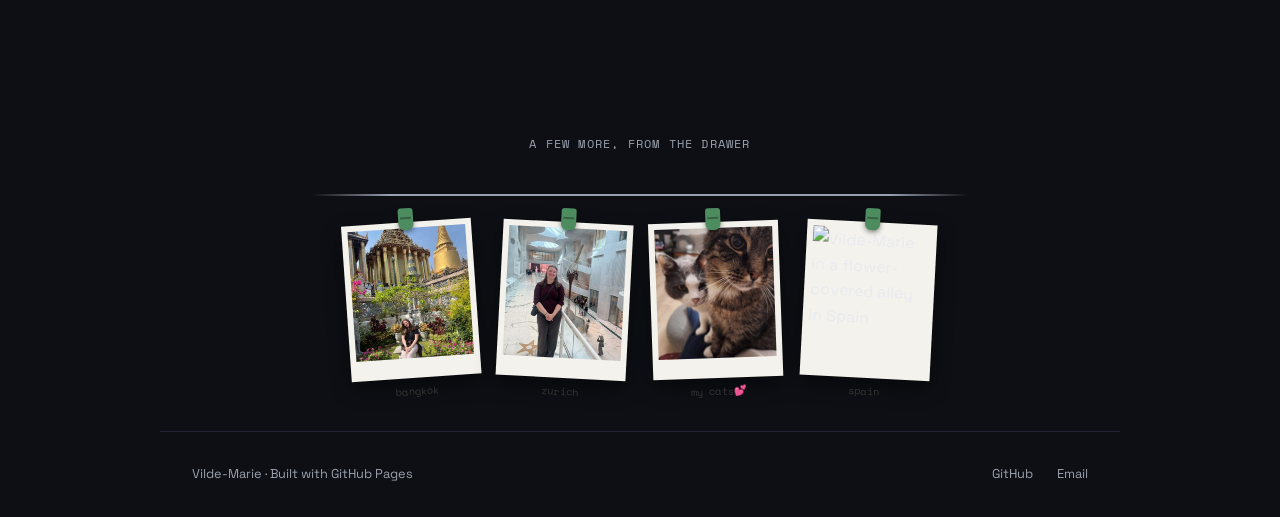
==== commit 11404607: "trying to fix pixelrate photos about me" ====
--- a/aboutme.html
+++ b/aboutme.html
@@ -33,7 +33,7 @@
   <main class="scrapbook-section">
 
     <figure class="polaroid float-left taped">
-      <img src="assets/images/AboutMe/candid_photo.jpeg" alt="Vilde-Marie at a biathlon World Cup event in Norway">
+      <img src="assets/images/AboutMe/Candidphoto.jpg" alt="Vilde-Marie at a biathlon World Cup event in Norway">
       <figcaption></figcaption>
     </figure>
 
@@ -49,7 +49,7 @@
         staying somewhere comfortable just because I'd already invested in it felt like the worse trade.</p>
 
     <figure class="polaroid float-right taped rotate-alt">
-      <img src="assets/images/AboutMe/hekletcardigen.jpeg" alt="A pastel granny-stripe crochet cardigan Vilde-Marie made">
+      <img src="assets/images/AboutMe/cardigan.jpg" alt="A pastel granny-stripe crochet cardigan Vilde-Marie made">
       <figcaption>My newest project</figcaption>
     </figure>
 
@@ -62,7 +62,7 @@
         genuinely good at it.</p>
 
     <figure class="polaroid float-left taped">
-      <img src="assets/images/AboutMe/hekletkjole.jpeg" alt="A sage green crochet dress Vilde-Marie made">
+      <img src="assets/images/AboutMe/pinafore.jpg" alt="A sage green crochet dress Vilde-Marie made">
       <figcaption>Crochet dress, 2025</figcaption>
     </figure>
 
@@ -89,7 +89,7 @@
         <figure class="hanging-photo">
           <div class="clip"></div>
           <div class="polaroid-mini">
-            <img src="assets/images/AboutMe/thailand_photo.jpeg" alt="Vilde-Marie at the Grand Palace in Bangkok, Thailand">
+            <img src="assets/images/AboutMe/bangkok.jpg" alt="Vilde-Marie at the Grand Palace in Bangkok, Thailand">
           </div>
           <figcaption>Bangkok</figcaption>
         </figure>
@@ -97,7 +97,7 @@
         <figure class="hanging-photo">
           <div class="clip"></div>
           <div class="polaroid-mini">
-            <img src="assets/images/AboutMe/zurich.jpeg" alt="Vilde-Marie at the Lindt chocolate museum in Zurich">
+            <img src="assets/images/AboutMe/zurich.jpg" alt="Vilde-Marie at the Lindt chocolate museum in Zurich">
           </div>
           <figcaption>zurich</figcaption>
         </figure>
@@ -105,7 +105,7 @@
         <figure class="hanging-photo">
           <div class="clip"></div>
           <div class="polaroid-mini">
-            <img src="assets/images/AboutMe/tiger_og_hjerte.jpeg" alt="My cats">
+            <img src="assets/images/AboutMe/cats.jpg" alt="My cats">
           </div>
           <figcaption>My cats💕</figcaption>
         </figure>
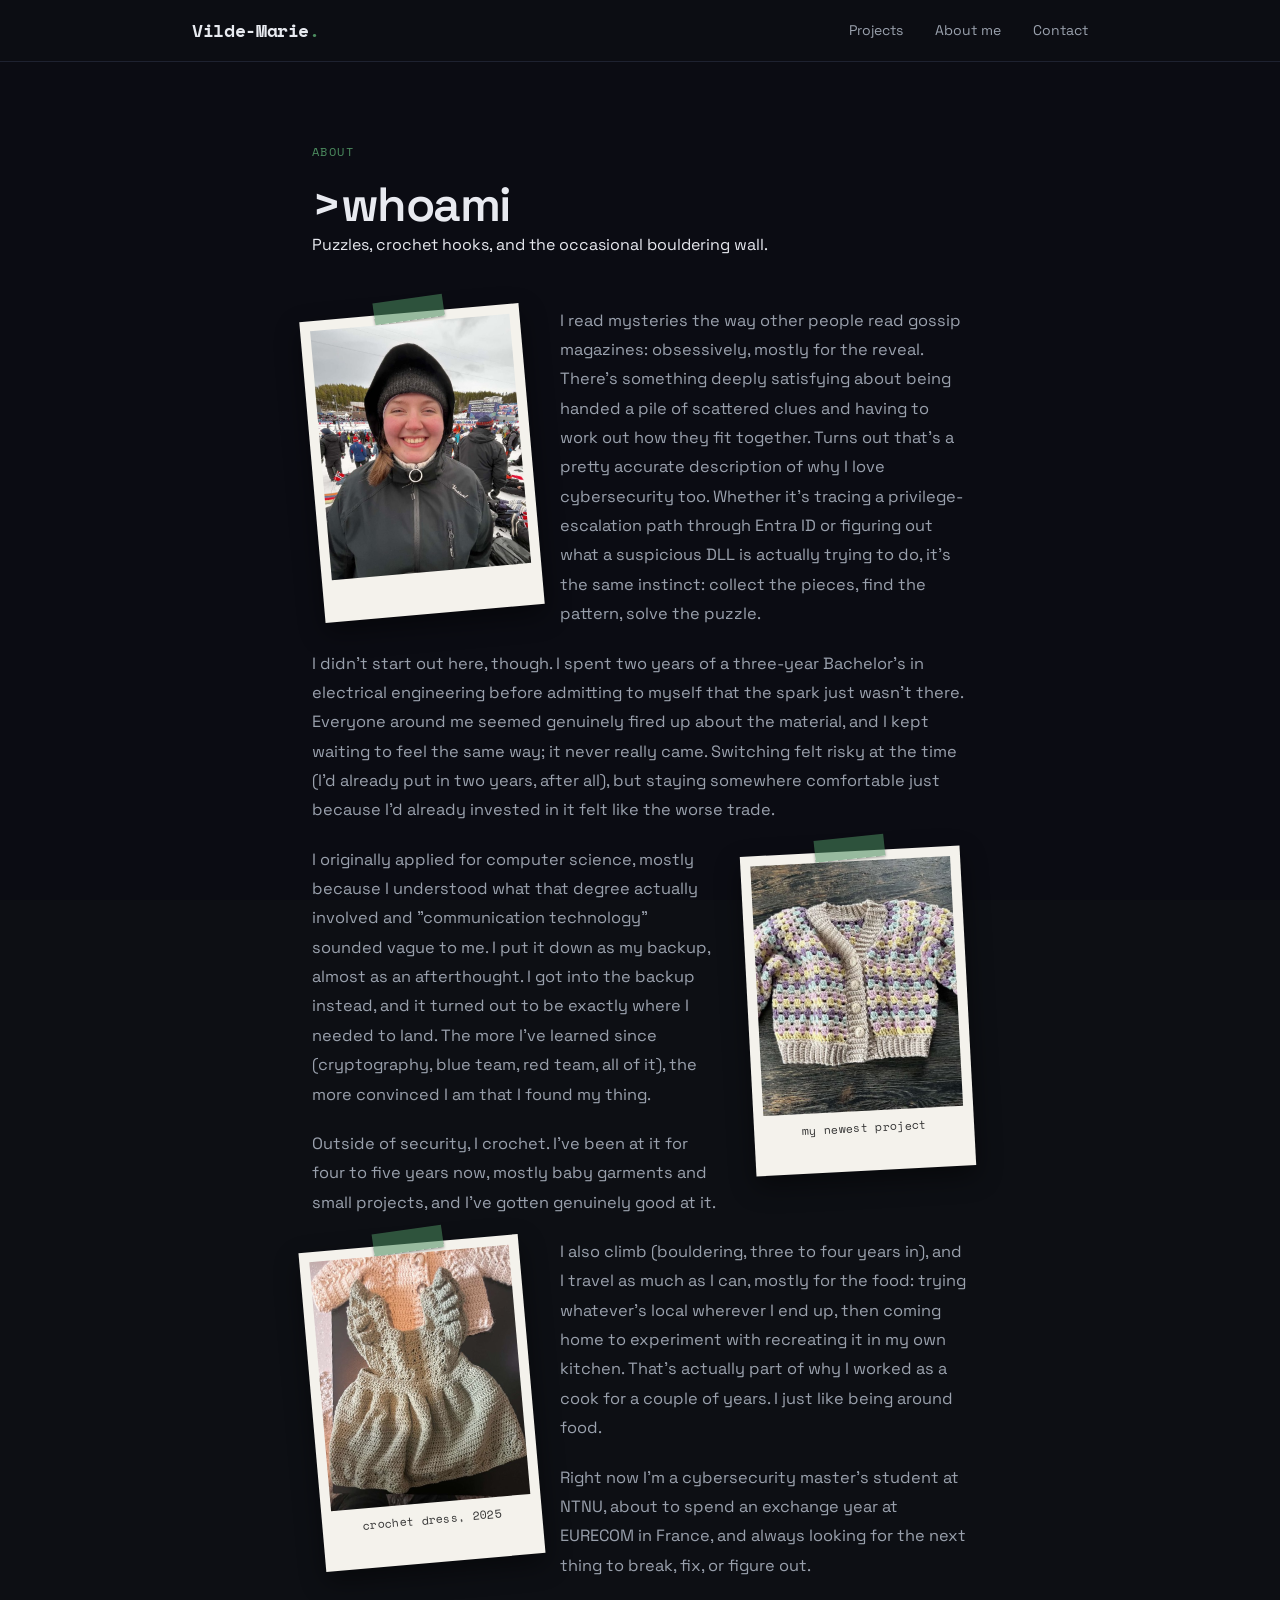
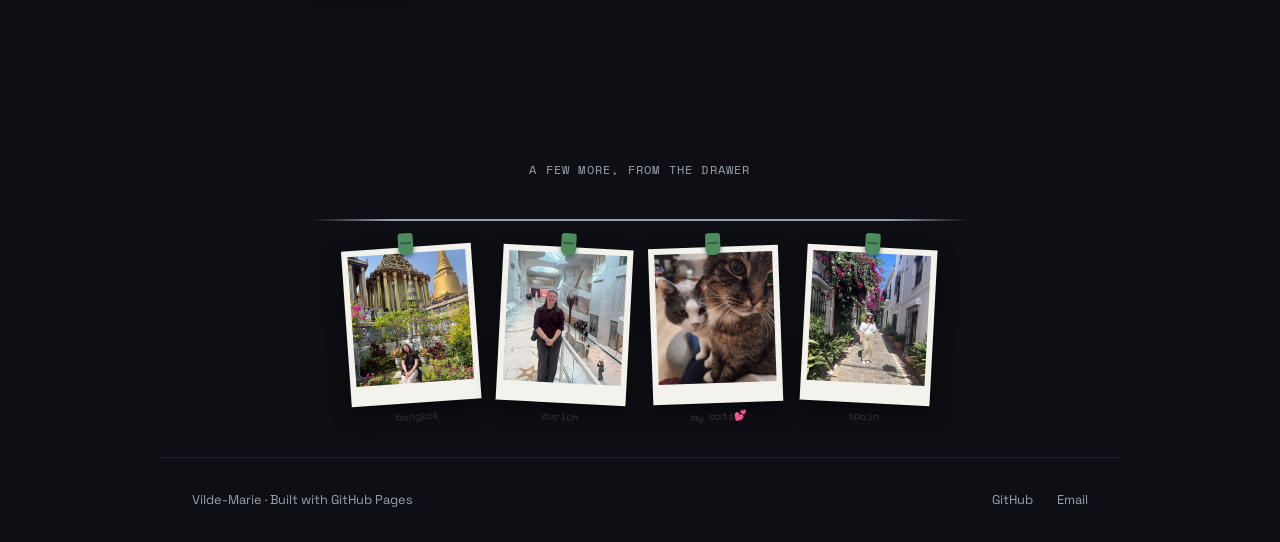
==== commit d27780fa: "added a subtitle" ====
--- a/aboutme.html
+++ b/aboutme.html
@@ -28,6 +28,7 @@
   <div class="about-hero">
     <p class="eyebrow">About</p>
     <h1>&gt;whoami</h1>
+    <p class="subtitle">Puzzles, crochet hooks, and the occasional bouldering wall.</p>
   </div>
 
   <main class="scrapbook-section">
@@ -113,7 +114,7 @@
         <figure class="hanging-photo">
           <div class="clip"></div>
           <div class="polaroid-mini">
-            <img src="assets/images/AboutMe/spain.jpeg" alt="Vilde-Marie in a flower-covered alley in Spain">
+            <img src="assets/images/AboutMe/spain.jpg" alt="Vilde-Marie in a flower-covered alley in Spain">
           </div>
           <figcaption>Spain</figcaption>
         </figure>
